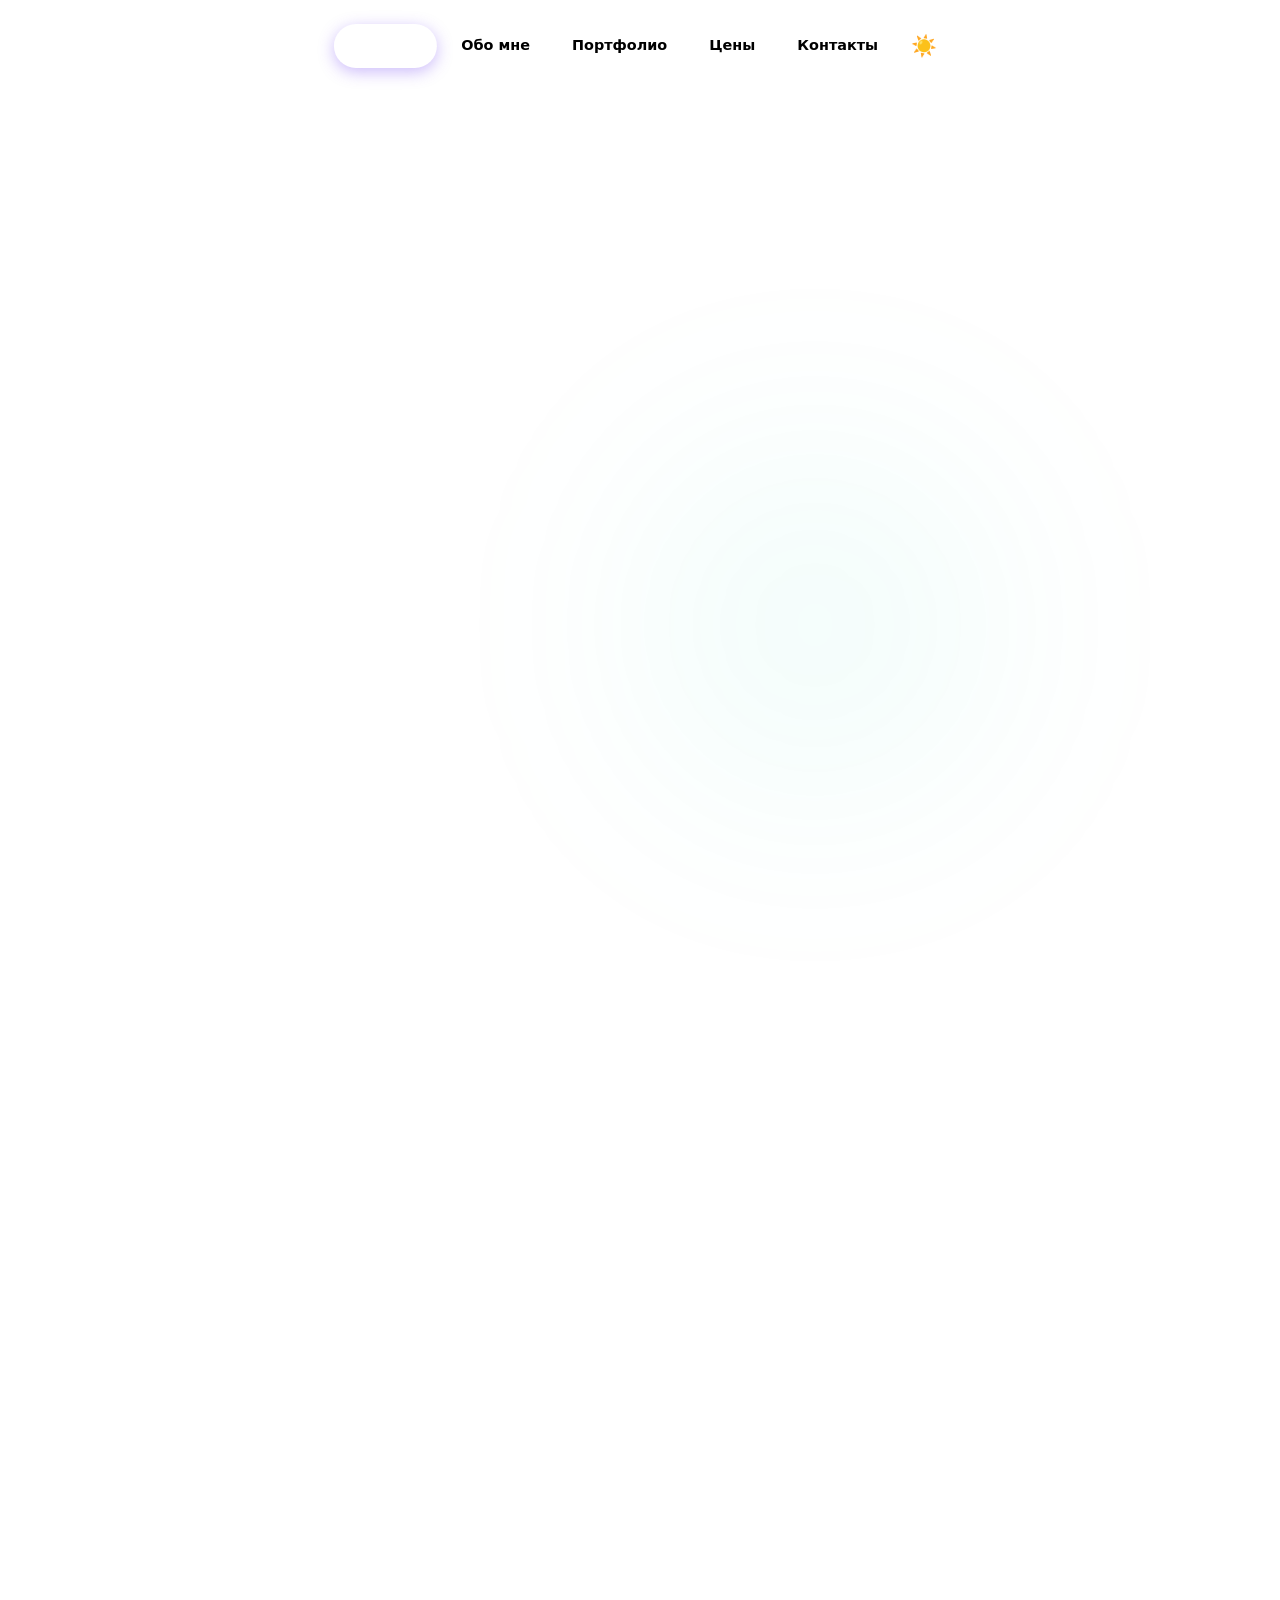
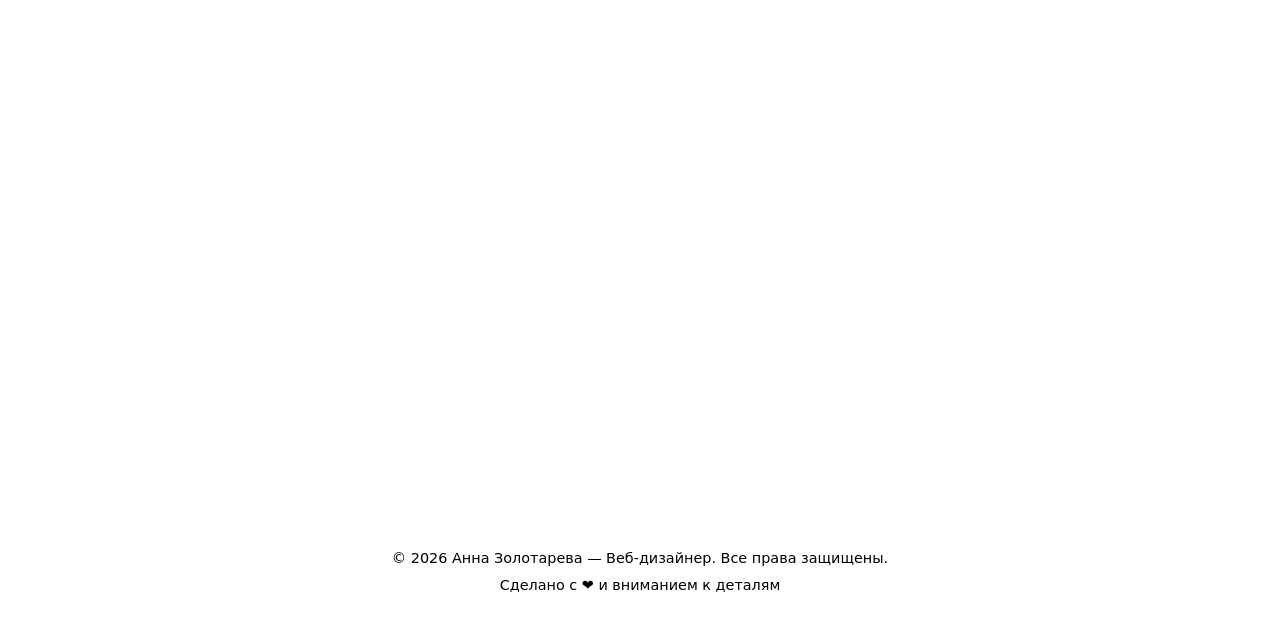
==== index.html @ f0ad1459 "Update index.html" ====
<!DOCTYPE html>
<html lang="ru">
<head>
    <link rel="stylesheet" href="style.css">
    <script src="script.js"></script>
    <meta charset="UTF-8">
    <meta name="viewport" content="width=device-width, initial-scale=1.0">
    <title>Анна Золотарева — Веб-дизайнер</title>
</head>
<body data-theme="light">

    <!-- Glow blobs -->
    <div class="glow-blob glow-blob-1"></div>
    <div class="glow-blob glow-blob-2"></div>
    <div class="glow-blob glow-blob-3"></div>

    <!-- Particles -->
    <canvas id="particles-canvas"></canvas>

    <!-- Navigation -->
    <nav class="nav" id="navbar">
        <a href="#hero" class="nav-essential active">Главная</a>
        <a href="#about" class="nav-essential">Обо мне</a>
        <a href="#portfolio">Портфолио</a>
        <a href="#pricing" class="nav-essential">Цены</a>
        <a href="#contact">Контакты</a>
        <button class="theme-toggle" id="themeToggle" aria-label="Переключить тему">
            <span class="icon sun">☀️</span>
            <span class="icon moon">🌙</span>
        </button>
        <button class="mobile-menu-btn" id="mobileMenuBtn" aria-label="Меню">☰</button>
    </nav>

    <!-- Hero -->
    <section class="hero" id="hero">
        <div class="hero-content">
            <div class="hero-text reveal">
                <p class="greeting">👋 Привет! Я</p>
                <h1>Анна <span class="highlight">Золотарева</span></h1>
                <div class="typing-wrapper">
                    <span>Я — </span><span class="typing-text" id="typingText"></span>
                </div>
                <p style="color:var(--text-secondary);margin-bottom:24px;max-width:480px;">
                    Создаю современные, удобные и продающие сайты. Более 3 лет опыта в веб-дизайне и разработке интерфейсов.
                </p>
                <div class="hero-buttons">
                    <a href="#pricing" class="btn btn-primary btn-ripple">📋 Смотреть цены</a>
                    <a href="#contact" class="btn btn-outline">✉️ Связаться</a>
                </div>
                <div class="stats-row" style="justify-content:flex-start;margin-top:32px;">
                    <div class="stat-item">
                        <div class="stat-number" data-count="120">0</div>
                        <div class="stat-label">Проектов</div>
                    </div>
                    <div class="stat-item">
                        <div class="stat-number" data-count="85">10+</div>
                        <div class="stat-label">Клиентов</div>
                    </div>
                    <div class="stat-item">
                        <div class="stat-number" data-count="5">3+</div>
                        <div class="stat-label">Лет опыта</div>
                    </div>
                </div>
            </div>
            <div class="hero-photo-wrapper reveal">
                <div class="photo-frame">
                    <!-- ЗАМЕНИТЕ src НА СВОЁ ФОТО -->
                    <img src="https://images.unsplash.com/photo-1573496359142-b8d87734a5a2?w=400&h=500&fit=crop&crop=face"
                    alt="Анна Ковалёва — веб-дизайнер"
                    onerror="this.style.display='none';this.nextElementSibling.style.display='block';"
                    style="display:block;">
                    <div class="placeholder-img" style="display:none;"></div>
                </div>
                <div class="photo-decor d1"></div>
                <div class="photo-decor d2"></div>
                <div class="photo-decor d3"></div>
                <div class="photo-status">
                    <span class="status-dot"></span> Открыта к проектам
                </div>
            </div>
        </div>
    </section>

    <!-- About -->
    <section class="section" id="about">
        <span class="section-label reveal">Обо мне</span>
        <h2 class="section-title reveal">Почему выбирают меня</h2>
        <p class="section-subtitle reveal">Сочетаю креативный дизайн с технической точностью, чтобы создавать сайты, которые работают на ваш бизнес.</p>
        <div class="cards-grid">
            <div class="card reveal">
                <div class="card-icon">🎨</div>
                <h3>Уникальный дизайн</h3>
                <p>Каждый проект — это индивидуальное решение. Никаких шаблонов, только свежие идеи под ваш бренд.</p>
            </div>
            <div class="card reveal">
                <div class="card-icon">⚡</div>
                <h3>Быстрая работа</h3>
                <p>Соблюдаю дедлайны. Лендинг — от 3 дней, полноценный сайт — от 10 дней. Без потери качества.</p>
            </div>
            <div class="card reveal">
                <div class="card-icon">📱</div>
                <h3>Адаптивная вёрстка</h3>
                <p>Все сайты отлично выглядят на любых устройствах: смартфонах, планшетах и десктопах.</p>
            </div>
            <div class="card reveal">
                <div class="card-icon">🔍</div>
                <h3>SEO-оптимизация</h3>
                <p>Сайты с правильной структурой, мета-тегами и быстрой загрузкой — для высоких позиций в поиске.</p>
            </div>
            <div class="card reveal">
                <div class="card-icon">🤝</div>
                <h3>Поддержка 24/7</h3>
                <p>Я на связи даже после сдачи проекта. Помогаю с обновлениями и консультирую.</p>
            </div>
            <div class="card reveal">
                <div class="card-icon">💡</div>
                <h3>Современные технологии</h3>
                <p>React, Next.js, Framer Motion, Tailwind — использую актуальный стек для лучшего результата.</p>
            </div>
        </div>
    </section>

    <!-- Skills -->
    <section class="section" style="padding-top:0;">
        <h2 class="section-title reveal">Мои навыки</h2>
        <div class="reveal" style="max-width:700px;margin:0 auto;">
            <div class="skill-bar-wrap">
                <div class="skill-info"><span>UI/UX Дизайн</span><span>95%</span></div>
                <div class="skill-bar"><div class="skill-fill" data-width="95"></div></div>
            </div>
            <div class="skill-bar-wrap">
                <div class="skill-info"><span>Figma / Sketch</span><span>90%</span></div>
                <div class="skill-bar"><div class="skill-fill" data-width="90"></div></div>
            </div>
            <div class="skill-bar-wrap">
                <div class="skill-info"><span>HTML / CSS / JS</span><span>92%</span></div>
                <div class="skill-bar"><div class="skill-fill" data-width="92"></div></div>
            </div>
            <div class="skill-bar-wrap">
                <div class="skill-info"><span>React / Next.js</span><span>80%</span></div>
                <div class="skill-bar"><div class="skill-fill" data-width="80"></div></div>
            </div>
            <div class="skill-bar-wrap">
                <div class="skill-info"><span>Webflow / Tilda</span><span>88%</span></div>
                <div class="skill-bar"><div class="skill-fill" data-width="88"></div></div>
            </div>
        </div>
    </section>

    <!-- Portfolio -->
    <section class="section" id="portfolio">
        <span class="section-label reveal">Портфолио</span>
        <h2 class="section-title reveal">Последние проекты</h2>
        <p class="section-subtitle reveal">Каждый проект — это история успеха моих клиентов.</p>
        <div class="portfolio-grid">
            <div class="portfolio-item reveal">
                <img class="port-img" src="https://images.unsplash.com/photo-1460925895917-afdab827c52f?w=600&h=375&fit=crop" alt="Проект 1" onerror="this.style.display='none';this.nextElementSibling.style.display='flex';">
                <div class="port-placeholder" style="display:none;">🛍️</div>
                <div class="portfolio-overlay"><span>Интернет-магазин «Lumo»</span></div>
            </div>
            <div class="portfolio-item reveal">
                <img class="port-img" src="https://images.unsplash.com/photo-1551650975-87deedd944c3?w=600&h=375&fit=crop" alt="Проект 2" onerror="this.style.display='none';this.nextElementSibling.style.display='flex';">
                <div class="port-placeholder" style="display:none;">📱</div>
                <div class="portfolio-overlay"><span>Приложение «FitTrack»</span></div>
            </div>
            <div class="portfolio-item reveal">
                <img class="port-img" src="https://images.unsplash.com/photo-1507238691740-187a5b1d37b8?w=600&h=375&fit=crop" alt="Проект 3" onerror="this.style.display='none';this.nextElementSibling.style.display='flex';">
                <div class="port-placeholder" style="display:none;">🏢</div>
                <div class="portfolio-overlay"><span>Сайт-визитки для интеллект-тренеров</span></div>
            </div>
            <div class="portfolio-item reveal">
                <img class="port-img" src="https://images.unsplash.com/photo-1522542550221-31fd19575a2d?w=600&h=375&fit=crop" alt="Проект 4" onerror="this.style.display='none';this.nextElementSibling.style.display='flex';">
                <div class="port-placeholder" style="display:none;">🎨</div>
                <div class="portfolio-overlay"><span>Официальный сайт-каталог компании</span></div>
            </div>
            <div class="portfolio-item reveal">
                <img class="port-img" src="https://images.unsplash.com/photo-1559028012-481c04fa702d?w=600&h=375&fit=crop" alt="Проект 5" onerror="this.style.display='none';this.nextElementSibling.style.display='flex';">
                <div class="port-placeholder" style="display:none;">📊</div>
                <div class="portfolio-overlay"><span>Дашборд «Metrica»</span></div>
            </div>
            <div class="portfolio-item reveal">
                <img class="port-img" src="https://images.unsplash.com/photo-1432888622747-4eb9a8efeb07?w=600&h=375&fit=crop" alt="Проект 6" onerror="this.style.display='none';this.nextElementSibling.style.display='flex';">
                <div class="port-placeholder" style="display:none;">🍽️</div>
                <div class="portfolio-overlay"><span>Сайт ресторана «Gusto»</span></div>
            </div>
        </div>
    </section>

    <!-- Pricing -->
    <section class="section" id="pricing">
        <span class="section-label reveal">Прайс-лист</span>
        <h2 class="section-title reveal">Тарифы и цены</h2>
        <p class="section-subtitle reveal">Прозрачные цены без скрытых платежей. Выберите подходящий вариант.</p>
        <div class="pricing-table-wrap reveal">
            <table class="pricing-table">
                <thead>
                    <tr>
                        <th>Услуга</th>
                        <th>Лендинг</th>
                        <th class="popular">
                            <span class="badge-popular">🔥 Хит</span>
                            Бизнес-сайт
                        </th>
                        <th>Интернет-магазин</th>
                        <th>Премиум</th>
                    </tr>
                </thead>
                <tbody>
                    <tr>
                        <td style="font-weight:700;text-align:left;">Цена</td>
                        <td class="price-cell">30 000 ₽</td>
                        <td class="price-cell" style="color:var(--accent2);">80 000 ₽</td>
                        <td class="price-cell">150 000 ₽</td>
                        <td class="price-cell">250 000 ₽</td>
                    </tr>
                    <tr>
                        <td style="text-align:left;">Количество страниц</td>
                        <td>1</td>
                        <td>до 7</td>
                        <td>до 20</td>
                        <td>до 40</td>
                    </tr>
                    <tr>
                        <td style="text-align:left;">Адаптивный дизайн</td>
                        <td class="check">✔</td>
                        <td class="check">✔</td>
                        <td class="check">✔</td>
                        <td class="check">✔</td>
                    </tr>
                    <tr>
                        <td style="text-align:left;">Уникальный дизайн</td>
                        <td class="check">✔</td>
                        <td class="check">✔</td>
                        <td class="check">✔</td>
                        <td class="check">✔</td>
                    </tr>
                    <tr>
                        <td style="text-align:left;">SEO-оптимизация</td>
                        <td>Базовая</td>
                        <td>Расширенная</td>
                        <td>Полная</td>
                        <td>Полная + аудит</td>
                    </tr>
                    <tr>
                        <td style="text-align:left;">Копирайтинг</td>
                        <td class="cross">✘</td>
                        <td class="check">✔</td>
                        <td class="check">✔</td>
                        <td class="check">✔</td>
                    </tr>
                    <tr>
                        <td style="text-align:left;">Интеграция с CRM</td>
                        <td class="cross">✘</td>
                        <td class="cross">✘</td>
                        <td class="check">✔</td>
                        <td class="check">✔</td>
                    </tr>
                    <tr>
                        <td style="text-align:left;">Личный кабинет</td>
                        <td class="cross">✘</td>
                        <td class="cross">✘</td>
                        <td class="check">✔</td>
                        <td class="check">✔</td>
                    </tr>
                    <tr>
                        <td style="text-align:left;">Срок разработки</td>
                        <td>3–5 дней</td>
                        <td>10–14 дней</td>
                        <td>20–30 дней</td>
                        <td>30–45 дней</td>
                    </tr>
                    <tr>
                        <td style="text-align:left;">Поддержка</td>
                        <td>1 месяц</td>
                        <td>3 месяца</td>
                        <td>6 месяцев</td>
                        <td>12 месяцев</td>
                    </tr>
                    <tr>
                        <td></td>
                        <td><button class="btn-sm btn-bordered" onclick="document.getElementById('contact').scrollIntoView({behavior:'smooth'})">Заказать</button></td>
                        <td><button class="btn-sm btn-accent" onclick="document.getElementById('contact').scrollIntoView({behavior:'smooth'})">Заказать</button></td>
                        <td><button class="btn-sm btn-bordered" onclick="document.getElementById('contact').scrollIntoView({behavior:'smooth'})">Заказать</button></td>
                        <td><button class="btn-sm btn-accent" onclick="document.getElementById('contact').scrollIntoView({behavior:'smooth'})">Заказать</button></td>
                    </tr>
                </tbody>
            </table>
        </div>
    </section>

    <!-- Contact -->
    <section class="section" id="contact">
        <span class="section-label reveal">Контакты</span>
        <h2 class="section-title reveal">Давайте обсудим проект</h2>
        <div class="contact-grid">
            <form class="contact-form reveal" id="contactForm" onsubmit="handleSubmit(event)">
                <div class="input-group">
                    <input type="text" id="name" placeholder=" " required>
                    <label for="name">Ваше имя</label>
                </div>
                <div class="input-group">
                    <input type="email" id="email" placeholder=" " required>
                    <label for="email">Email</label>
                </div>
                <div class="input-group">
                    <input type="tel" id="phone" placeholder=" " required>
                    <label for="phone">Телефон</label>
                </div>
                <div class="input-group">
                    <textarea id="message" rows="5" placeholder=" " required></textarea>
                    <label for="message">Опишите проект</label>
                </div>
                <button type="submit" class="btn btn-primary btn-ripple" style="width:100%;justify-content:center;">
                    🚀 Отправить заявку
                </button>
                <p id="formSuccess" style="display:none;color:#22c55e;font-weight:700;text-align:center;margin-top:12px;">
                    ✅ Заявка отправлена! Я свяжусь с вами в ближайшее время.
                </p>
            </form>
            <div class="reveal" style="display:flex;flex-direction:column;gap:20px;">
                <div class="card">
                    <div class="card-icon">📧</div>
                    <h3>Email</h3>
                    <p style="color:var(--accent);">anna@kovaleva.design</p>
                </div>
                <div class="card">
                    <div class="card-icon">📞</div>
                    <h3>Телефон</h3>
                    <p style="color:var(--accent);">+7 (924) 713-13-50</p>
                </div>
                <div class="card">
                    <div class="card-icon">💬</div>
                    <h3>Telegram</h3>
                    <p style="color:var(--accent);">@anna_kovaleva</p>
                </div>
            </div>
        </div>
    </section>

    <!-- Footer -->
    <footer class="footer">
        <p>© 2026 Анна Золотарева — Веб-дизайнер. Все права защищены.</p>
        <p style="margin-top:4px;">Сделано с ❤️ и вниманием к деталям</p>
    </footer>

    <!-- Back to top -->
    <button class="back-to-top" id="backToTop" aria-label="Наверх">↑</button>
</body>
</html>
---- style.css ----
<style>
        :root {
            --bg: #fafafe;
            --bg-secondary: #ffffff;
            --bg-tertiary: #f0f0f8;
            --text: #1a1a2e;
            --text-secondary: #555570;
            --text-muted: #8888a0;
            --accent: #6c3cf0;
            --accent2: #ff3c78;
            --accent3: #00d4aa;
            --accent4: #ffb830;
            --gradient-1: linear-gradient(135deg, #6c3cf0 0%, #a855f7 50%, #6366f1 100%);
            --gradient-2: linear-gradient(135deg, #ff3c78 0%, #ff6b9d 50%, #ff8a65 100%);
            --gradient-3: linear-gradient(135deg, #00d4aa 0%, #00e5c8 50%, #00bfa5 100%);
            --gradient-hero: linear-gradient(160deg, #f0e6ff 0%, #ffe0ec 30%, #e0f7ff 60%, #fff8e0 100%);
            --card-bg: #ffffff;
            --card-border: #e8e8f0;
            --card-shadow: 0 4px 24px rgba(100, 80, 160, 0.08);
            --card-shadow-hover: 0 16px 48px rgba(100, 80, 160, 0.16);
            --nav-bg: rgba(255, 255, 255, 0.8);
            --nav-blur: blur(20px);
            --tag-bg: #f0e6ff;
            --tag-text: #6c3cf0;
            --table-stripe: #fafafe;
            --table-header: #f5f3ff;
            --input-bg: #f5f5fa;
            --input-border: #e0dff0;
            --input-focus: #6c3cf0;
            --badge-popular: #ff3c78;
            --particle-color: rgba(108, 60, 240, 0.25);
            --glow-1: rgba(108, 60, 240, 0.2);
            --glow-2: rgba(255, 60, 120, 0.15);
            --toggle-bg: #e8e8f0;
            --toggle-dot: #ffffff;
            --divider: #e8e8f0;
            --overlay: rgba(255, 255, 255, 0.6);
        }

        [data-theme="dark"] {
            --bg: #0c0c1d;
            --bg-secondary: #14142b;
            --bg-tertiary: #1a1a35;
            --text: #e8e8f8;
            --text-secondary: #b0b0c8;
            --text-muted: #7878a0;
            --accent: #a78bfa;
            --accent2: #ff6b9d;
            --accent3: #22d3bb;
            --accent4: #fbbf24;
            --gradient-1: linear-gradient(135deg, #a78bfa 0%, #c084fc 50%, #818cf8 100%);
            --gradient-2: linear-gradient(135deg, #ff6b9d 0%, #ff8ab5 50%, #fb923c 100%);
            --gradient-3: linear-gradient(135deg, #22d3bb 0%, #2dd4bf 50%, #14b8a6 100%);
            --gradient-hero: linear-gradient(160deg, #1a1035 0%, #1f1030 30%, #0f1f30 60%, #1f1a10 100%);
            --card-bg: #1a1a35;
            --card-border: #2a2a48;
            --card-shadow: 0 4px 24px rgba(0, 0, 0, 0.3);
            --card-shadow-hover: 0 16px 48px rgba(120, 80, 200, 0.25);
            --nav-bg: rgba(12, 12, 29, 0.85);
            --nav-blur: blur(20px);
            --tag-bg: #2a2050;
            --tag-text: #c4b5fd;
            --table-stripe: #111128;
            --table-header: #1e1a40;
            --input-bg: #1a1a35;
            --input-border: #2a2a48;
            --input-focus: #a78bfa;
            --badge-popular: #ff6b9d;
            --particle-color: rgba(167, 139, 250, 0.3);
            --glow-1: rgba(167, 139, 250, 0.25);
            --glow-2: rgba(255, 107, 157, 0.2);
            --toggle-bg: #2a2a48;
            --toggle-dot: #1a1a35;
            --divider: #2a2a48;
            --overlay: rgba(12, 12, 29, 0.7);
        }

        * {
            margin: 0;
            padding: 0;
            box-sizing: border-box;
        }

        html {
            scroll-behavior: smooth;
            scrollbar-width: thin;
            scrollbar-color: var(--accent) var(--bg);
        }
        ::-webkit-scrollbar {
            width: 6px;
        }
        ::-webkit-scrollbar-track {
            background: var(--bg);
        }
        ::-webkit-scrollbar-thumb {
            background: var(--accent);
            border-radius: 10px;
        }

        body {
            font-family: 'Segoe UI', 'Inter', system-ui, -apple-system, sans-serif;
            background: var(--bg);
            color: var(--text);
            transition: background 0.5s ease, color 0.5s ease;
            overflow-x: hidden;
            line-height: 1.6;
            position: relative;
        }

        /* Canvas particles */
        #particles-canvas {
            position: fixed;
            top: 0;
            left: 0;
            width: 100%;
            height: 100%;
            pointer-events: none;
            z-index: 0;
            opacity: 0.7;
        }

        /* Glow blobs */
        .glow-blob {
            position: fixed;
            border-radius: 50%;
            filter: blur(120px);
            pointer-events: none;
            z-index: 0;
            opacity: 0.5;
            transition: opacity 0.5s;
        }
        .glow-blob-1 {
            width: 500px;
            height: 500px;
            background: var(--glow-1);
            top: -15%;
            right: -10%;
            animation: floatBlob 18s ease-in-out infinite;
        }
        .glow-blob-2 {
            width: 400px;
            height: 400px;
            background: var(--glow-2);
            bottom: 10%;
            left: -8%;
            animation: floatBlob 22s ease-in-out infinite reverse;
        }
        .glow-blob-3 {
            width: 350px;
            height: 350px;
            background: rgba(0, 212, 170, 0.12);
            top: 50%;
            left: 50%;
            animation: floatBlob 20s ease-in-out infinite 5s;
        }

        @keyframes floatBlob {
            0%,
            100% {
                transform: translate(0, 0) scale(1);
            }
            25% {
                transform: translate(80px, -60px) scale(1.1);
            }
            50% {
                transform: translate(-40px, 70px) scale(0.9);
            }
            75% {
                transform: translate(-70px, -30px) scale(1.05);
            }
        }

        /* Navigation */
        .nav {
            position: fixed;
            top: 16px;
            left: 50%;
            transform: translateX(-50%);
            z-index: 1000;
            background: var(--nav-bg);
            backdrop-filter: var(--nav-blur);
            -webkit-backdrop-filter: var(--nav-blur);
            border-radius: 50px;
            padding: 8px 12px;
            display: flex;
            align-items: center;
            gap: 6px;
            border: 1px solid var(--card-border);
            box-shadow: var(--card-shadow);
            transition: all 0.4s ease;
        }
        .nav.scrolled {
            top: 6px;
            box-shadow: var(--card-shadow-hover);
        }
        .nav a {
            text-decoration: none;
            color: var(--text-secondary);
            padding: 10px 18px;
            border-radius: 40px;
            font-weight: 600;
            font-size: 0.9rem;
            transition: all 0.3s ease;
            white-space: nowrap;
            position: relative;
        }
        .nav a:hover,
        .nav a.active {
            color: #fff;
            background: var(--gradient-1);
            box-shadow: 0 4px 16px rgba(108, 60, 240, 0.35);
        }
        .theme-toggle {
            width: 44px;
            height: 44px;
            border-radius: 50%;
            border: none;
            background: var(--toggle-bg);
            cursor: pointer;
            display: flex;
            align-items: center;
            justify-content: center;
            font-size: 1.3rem;
            transition: all 0.4s ease;
            position: relative;
            overflow: hidden;
            flex-shrink: 0;
        }
        .theme-toggle:hover {
            transform: scale(1.1);
            box-shadow: 0 0 20px rgba(108, 60, 240, 0.3);
        }
        .theme-toggle .icon {
            transition: all 0.5s cubic-bezier(0.68, -0.55, 0.27, 1.55);
            position: absolute;
        }
        .theme-toggle .sun {
            opacity: 1;
            transform: rotate(0deg) scale(1);
        }
        .theme-toggle .moon {
            opacity: 0;
            transform: rotate(90deg) scale(0.5);
        }
        [data-theme="dark"] .theme-toggle .sun {
            opacity: 0;
            transform: rotate(-90deg) scale(0.5);
        }
        [data-theme="dark"] .theme-toggle .moon {
            opacity: 1;
            transform: rotate(0deg) scale(1);
        }
        .mobile-menu-btn {
            display: none;
            background: none;
            border: none;
            color: var(--text);
            font-size: 1.6rem;
            cursor: pointer;
            padding: 8px;
        }

        /* Sections */
        .section {
            position: relative;
            z-index: 1;
            padding: 100px 24px;
            max-width: 1200px;
            margin: 0 auto;
        }
        .section-label {
            display: inline-block;
            font-size: 0.8rem;
            text-transform: uppercase;
            letter-spacing: 3px;
            font-weight: 700;
            color: var(--accent);
            margin-bottom: 8px;
            background: var(--tag-bg);
            padding: 6px 14px;
            border-radius: 20px;
        }
        .section-title {
            font-size: clamp(2rem, 4vw, 3rem);
            font-weight: 800;
            margin-bottom: 16px;
            line-height: 1.2;
            background: var(--gradient-1);
            -webkit-background-clip: text;
            -webkit-text-fill-color: transparent;
            background-clip: text;
        }
        .section-subtitle {
            color: var(--text-secondary);
            font-size: 1.1rem;
            max-width: 600px;
            margin-bottom: 48px;
        }

        /* Hero */
        .hero {
            min-height: 100vh;
            display: flex;
            align-items: center;
            position: relative;
            z-index: 1;
            padding: 120px 24px 80px;
            max-width: 1200px;
            margin: 0 auto;
        }
        .hero-content {
            display: grid;
            grid-template-columns: 1fr 1fr;
            gap: 60px;
            align-items: center;
            width: 100%;
        }
        .hero-text .greeting {
            font-size: 1rem;
            font-weight: 600;
            color: var(--accent);
            letter-spacing: 2px;
            text-transform: uppercase;
            margin-bottom: 8px;
        }
        .hero-text h1 {
            font-size: clamp(2.5rem, 5vw, 4rem);
            font-weight: 900;
            line-height: 1.1;
            margin-bottom: 12px;
        }
        .hero-text h1 .highlight {
            background: var(--gradient-1);
            -webkit-background-clip: text;
            -webkit-text-fill-color: transparent;
            background-clip: text;
        }
        .hero-text .typing-wrapper {
            font-size: 1.3rem;
            color: var(--text-secondary);
            margin-bottom: 24px;
            min-height: 2em;
            display: flex;
            align-items: center;
            gap: 6px;
        }
        .typing-text {
            color: var(--accent2);
            font-weight: 700;
            border-right: 3px solid var(--accent2);
            padding-right: 4px;
            animation: blink 0.7s infinite;
        }
        @keyframes blink {
            50% {
                border-color: transparent;
            }
        }
        .hero-buttons {
            display: flex;
            gap: 14px;
            flex-wrap: wrap;
        }
        .btn {
            padding: 14px 32px;
            border-radius: 50px;
            font-weight: 700;
            font-size: 1rem;
            cursor: pointer;
            border: none;
            text-decoration: none;
            display: inline-flex;
            align-items: center;
            gap: 8px;
            transition: all 0.35s cubic-bezier(0.25, 0.8, 0.25, 1.2);
            position: relative;
            overflow: hidden;
        }
        .btn-primary {
            background: var(--gradient-1);
            color: #fff;
            box-shadow: 0 8px 28px rgba(108, 60, 240, 0.35);
        }
        .btn-primary:hover {
            transform: translateY(-3px);
            box-shadow: 0 14px 36px rgba(108, 60, 240, 0.5);
        }
        .btn-outline {
            background: transparent;
            color: var(--text);
            border: 2px solid var(--card-border);
        }
        .btn-outline:hover {
            border-color: var(--accent);
            color: var(--accent);
            transform: translateY(-3px);
            box-shadow: 0 8px 24px rgba(108, 60, 240, 0.15);
        }
        .btn-ripple {
            position: relative;
            overflow: hidden;
        }
        .btn-ripple::after {
            content: '';
            position: absolute;
            top: 50%;
            left: 50%;
            width: 0;
            height: 0;
            border-radius: 50%;
            background: rgba(255, 255, 255, 0.4);
            transform: translate(-50%, -50%);
            transition: width 0.6s, height 0.6s;
        }
        .btn-ripple:active::after {
            width: 300px;
            height: 300px;
        }

        /* Photo frame */
        .hero-photo-wrapper {
            display: flex;
            justify-content: center;
            align-items: center;
            position: relative;
        }
        .photo-frame {
            position: relative;
            width: 340px;
            height: 400px;
            border-radius: 30% 70% 50% 50% / 40% 50% 50% 60%;
            overflow: hidden;
            background: var(--gradient-1);
            padding: 5px;
            animation: morphBlob 8s ease-in-out infinite;
            box-shadow: 0 20px 60px rgba(108, 60, 240, 0.3);
        }
        @keyframes morphBlob {
            0%,
            100% {
                border-radius: 30% 70% 50% 50% / 40% 50% 50% 60%;
            }
            25% {
                border-radius: 50% 50% 40% 60% / 55% 40% 60% 45%;
            }
            50% {
                border-radius: 60% 40% 55% 45% / 40% 55% 45% 60%;
            }
            75% {
                border-radius: 40% 60% 45% 55% / 60% 35% 65% 40%;
            }
        }
        .photo-frame img {
            width: 100%;
            height: 100%;
            object-fit: cover;
            border-radius: inherit;
            display: block;
        }
        .photo-frame .placeholder-img {
            width: 100%;
            height: 100%;
            object-fit: cover;
            border-radius: inherit;
            display: block;
            background: linear-gradient(135deg, #d5c8f7 0%, #f0c4d8 40%, #c4e8f0 70%, #fce4b8 100%);
        }
        .photo-decor {
            position: absolute;
            border-radius: 50%;
            z-index: -1;
            animation: floatOrb 6s ease-in-out infinite;
        }
        .photo-decor.d1 {
            width: 60px;
            height: 60px;
            background: var(--accent3);
            top: -20px;
            right: 20px;
            opacity: 0.7;
        }
        .photo-decor.d2 {
            width: 40px;
            height: 40px;
            background: var(--accent2);
            bottom: 30px;
            left: -10px;
            opacity: 0.6;
            animation-delay: -2s;
        }
        .photo-decor.d3 {
            width: 28px;
            height: 28px;
            background: var(--accent4);
            top: 40%;
            right: -20px;
            opacity: 0.8;
            animation-delay: -4s;
        }
        @keyframes floatOrb {
            0%,
            100% {
                transform: translateY(0);
            }
            50% {
                transform: translateY(-25px);
            }
        }
        .photo-status {
            position: absolute;
            bottom: 20px;
            right: -10px;
            background: var(--card-bg);
            border-radius: 50px;
            padding: 8px 16px;
            font-weight: 700;
            font-size: 0.85rem;
            box-shadow: var(--card-shadow);
            display: flex;
            align-items: center;
            gap: 6px;
            border: 1px solid var(--card-border);
            animation: floatOrb 5s ease-in-out infinite;
            z-index: 2;
        }
        .status-dot {
            width: 10px;
            height: 10px;
            border-radius: 50%;
            background: #22c55e;
            animation: pulseDot 1.8s infinite;
        }
        @keyframes pulseDot {
            0%,
            100% {
                box-shadow: 0 0 0 0 rgba(34, 197, 94, 0.6);
            }
            50% {
                box-shadow: 0 0 0 12px rgba(34, 197, 94, 0);
            }
        }

        /* Cards */
        .cards-grid {
            display: grid;
            grid-template-columns: repeat(auto-fit, minmax(280px, 1fr));
            gap: 24px;
        }
        .card {
            background: var(--card-bg);
            border: 1px solid var(--card-border);
            border-radius: 20px;
            padding: 32px 28px;
            transition: all 0.4s cubic-bezier(0.25, 0.8, 0.25, 1.2);
            cursor: default;
            position: relative;
            overflow: hidden;
            box-shadow: var(--card-shadow);
        }
        .card:hover {
            transform: translateY(-8px);
            box-shadow: var(--card-shadow-hover);
            border-color: var(--accent);
        }
        .card::before {
            content: '';
            position: absolute;
            top: 0;
            left: 0;
            width: 100%;
            height: 4px;
            background: var(--gradient-1);
            transform: scaleX(0);
            transform-origin: left;
            transition: transform 0.4s ease;
            border-radius: 0 0 20px 20px;
        }
        .card:hover::before {
            transform: scaleX(1);
        }
        .card-icon {
            width: 56px;
            height: 56px;
            border-radius: 16px;
            display: flex;
            align-items: center;
            justify-content: center;
            font-size: 1.6rem;
            margin-bottom: 16px;
            background: var(--tag-bg);
            color: var(--accent);
            transition: all 0.4s ease;
        }
        .card:hover .card-icon {
            background: var(--gradient-1);
            color: #fff;
            transform: scale(1.1) rotate(-5deg);
        }
        .card h3 {
            font-size: 1.2rem;
            margin-bottom: 8px;
            font-weight: 700;
        }
        .card p {
            color: var(--text-secondary);
            font-size: 0.95rem;
        }

        /* Skills */
        .skill-bar-wrap {
            margin-bottom: 20px;
        }
        .skill-info {
            display: flex;
            justify-content: space-between;
            margin-bottom: 6px;
            font-weight: 600;
            font-size: 0.95rem;
        }
        .skill-bar {
            height: 10px;
            background: var(--bg-tertiary);
            border-radius: 10px;
            overflow: hidden;
        }
        .skill-fill {
            height: 100%;
            border-radius: 10px;
            background: var(--gradient-1);
            width: 0;
            transition: width 1.5s cubic-bezier(0.25, 0.8, 0.25, 1);
        }

        /* Portfolio */
        .portfolio-grid {
            display: grid;
            grid-template-columns: repeat(auto-fit, minmax(320px, 1fr));
            gap: 20px;
        }
        .portfolio-item {
            border-radius: 20px;
            overflow: hidden;
            position: relative;
            aspect-ratio: 16/10;
            cursor: pointer;
            background: var(--bg-tertiary);
            box-shadow: var(--card-shadow);
            transition: all 0.4s ease;
        }
        .portfolio-item:hover {
            transform: translateY(-6px);
            box-shadow: var(--card-shadow-hover);
        }
        .portfolio-item .port-img {
            width: 100%;
            height: 100%;
            object-fit: cover;
            transition: transform 0.6s ease;
        }
        .portfolio-item:hover .port-img {
            transform: scale(1.08);
        }
        .portfolio-overlay {
            position: absolute;
            inset: 0;
            background: linear-gradient(to top, rgba(0, 0, 0, 0.8) 0%, transparent 60%);
            display: flex;
            align-items: flex-end;
            padding: 24px;
            opacity: 0;
            transition: opacity 0.4s ease;
        }
        .portfolio-item:hover .portfolio-overlay {
            opacity: 1;
        }
        .portfolio-overlay span {
            color: #fff;
            font-weight: 700;
            font-size: 1.1rem;
        }
        .port-placeholder {
            width: 100%;
            height: 100%;
            display: flex;
            align-items: center;
            justify-content: center;
            font-size: 3rem;
            color: var(--text-muted);
            transition: all 0.4s ease;
        }
        .portfolio-item:hover .port-placeholder {
            color: var(--accent);
            transform: scale(1.1);
        }

        /* Pricing Table */
        .pricing-table-wrap {
            overflow-x: auto;
            -webkit-overflow-scrolling: touch;
            border-radius: 20px;
            box-shadow: var(--card-shadow);
        }
        .pricing-table {
            width: 100%;
            border-collapse: collapse;
            background: var(--card-bg);
            border-radius: 20px;
            overflow: hidden;
            min-width: 700px;
        }
        .pricing-table thead th {
            background: var(--table-header);
            padding: 20px 16px;
            text-align: center;
            font-weight: 800;
            font-size: 1rem;
            color: var(--text);
            border-bottom: 2px solid var(--divider);
            position: relative;
        }
        .pricing-table thead th.popular {
            background: var(--gradient-1);
            color: #fff;
            border-radius: 12px 12px 0 0;
        }
        .badge-popular {
            position: absolute;
            top: -12px;
            left: 50%;
            transform: translateX(-50%);
            background: var(--badge-popular);
            color: #fff;
            font-size: 0.7rem;
            padding: 4px 14px;
            border-radius: 20px;
            font-weight: 700;
            letter-spacing: 1px;
            text-transform: uppercase;
            white-space: nowrap;
            animation: pulseBadge 2s infinite;
        }
        @keyframes pulseBadge {
            0%,
            100% {
                box-shadow: 0 0 0 0 rgba(255, 60, 120, 0.5);
            }
            50% {
                box-shadow: 0 0 0 14px rgba(255, 60, 120, 0);
            }
        }
        .pricing-table tbody td {
            padding: 16px;
            text-align: center;
            border-bottom: 1px solid var(--divider);
            font-size: 0.9rem;
            color: var(--text-secondary);
            transition: background 0.3s;
        }
        .pricing-table tbody tr {
            transition: all 0.3s;
        }
        .pricing-table tbody tr:hover {
            background: var(--table-stripe);
        }
        .pricing-table .price-cell {
            font-size: 2rem;
            font-weight: 900;
            color: var(--accent);
            padding: 24px 16px;
        }
        .pricing-table .check {
            color: #22c55e;
            font-weight: 700;
        }
        .pricing-table .cross {
            color: #ef4444;
        }
        .pricing-table .btn-sm {
            padding: 10px 22px;
            font-size: 0.85rem;
            border-radius: 40px;
            font-weight: 700;
            cursor: pointer;
            border: none;
            transition: all 0.3s ease;
        }
        .btn-accent {
            background: var(--gradient-1);
            color: #fff;
            box-shadow: 0 4px 16px rgba(108, 60, 240, 0.3);
        }
        .btn-accent:hover {
            transform: translateY(-2px);
            box-shadow: 0 8px 24px rgba(108, 60, 240, 0.45);
        }
        .btn-bordered {
            background: transparent;
            border: 2px solid var(--accent);
            color: var(--accent);
        }
        .btn-bordered:hover {
            background: var(--accent);
            color: #fff;
            transform: translateY(-2px);
        }

        /* Contact */
        .contact-grid {
            display: grid;
            grid-template-columns: 1fr 1fr;
            gap: 40px;
            align-items: start;
        }
        .contact-form {
            display: flex;
            flex-direction: column;
            gap: 16px;
        }
        .input-group {
            position: relative;
        }
        .input-group input,
        .input-group textarea {
            width: 100%;
            padding: 16px 18px;
            border-radius: 14px;
            border: 2px solid var(--input-border);
            background: var(--input-bg);
            color: var(--text);
            font-size: 1rem;
            font-family: inherit;
            transition: all 0.3s ease;
            outline: none;
            resize: vertical;
        }
        .input-group input:focus,
        .input-group textarea:focus {
            border-color: var(--input-focus);
            box-shadow: 0 0 0 4px rgba(108, 60, 240, 0.1);
        }
        .input-group label {
            position: absolute;
            left: 18px;
            top: 50%;
            transform: translateY(-50%);
            color: var(--text-muted);
            pointer-events: none;
            transition: all 0.3s ease;
            font-size: 0.95rem;
            background: var(--input-bg);
            padding: 0 6px;
        }
        .input-group textarea~label {
            top: 22px;
        }
        .input-group input:focus~label,
        .input-group input:not(:placeholder-shown)~label,
        .input-group textarea:focus~label,
        .input-group textarea:not(:placeholder-shown)~label {
            top: 0;
            transform: translateY(-50%) scale(0.8);
            color: var(--accent);
        }
        .input-group input::placeholder,
        .input-group textarea::placeholder {
            color: transparent;
        }

        /* Stats */
        .stats-row {
            display: flex;
            gap: 30px;
            flex-wrap: wrap;
            justify-content: center;
            margin: 40px 0;
        }
        .stat-item {
            text-align: center;
        }
        .stat-number {
            font-size: 3rem;
            font-weight: 900;
            background: var(--gradient-1);
            -webkit-background-clip: text;
            -webkit-text-fill-color: transparent;
            background-clip: text;
            line-height: 1;
        }
        .stat-label {
            color: var(--text-secondary);
            font-size: 0.9rem;
            margin-top: 4px;
        }

        /* Footer */
        .footer {
            text-align: center;
            padding: 40px;
            color: var(--text-muted);
            font-size: 0.9rem;
            border-top: 1px solid var(--divider);
            position: relative;
            z-index: 1;
        }

        /* Back to top */
        .back-to-top {
            position: fixed;
            bottom: 30px;
            right: 30px;
            z-index: 999;
            width: 50px;
            height: 50px;
            border-radius: 50%;
            background: var(--gradient-1);
            color: #fff;
            border: none;
            cursor: pointer;
            font-size: 1.3rem;
            box-shadow: 0 8px 24px rgba(108, 60, 240, 0.35);
            opacity: 0;
            transform: translateY(20px);
            pointer-events: none;
            transition: all 0.4s cubic-bezier(0.25, 0.8, 0.25, 1.2);
            display: flex;
            align-items: center;
            justify-content: center;
        }
        .back-to-top.visible {
            opacity: 1;
            transform: translateY(0);
            pointer-events: auto;
        }
        .back-to-top:hover {
            transform: translateY(-5px) scale(1.08);
            box-shadow: 0 14px 32px rgba(108, 60, 240, 0.5);
        }

        /* Reveal animation */
        .reveal {
            opacity: 0;
            transform: translateY(40px);
            transition: all 0.8s cubic-bezier(0.25, 0.8, 0.25, 1);
        }
        .reveal.visible {
            opacity: 1;
            transform: translateY(0);
        }

        /* Responsive */
        @media (max-width: 900px) {
            .hero-content {
                grid-template-columns: 1fr;
                text-align: center;
                gap: 40px;
            }
            .hero-photo-wrapper {
                order: -1;
            }
            .photo-frame {
                width: 240px;
                height: 290px;
            }
            .hero-buttons {
                justify-content: center;
            }
            .contact-grid {
                grid-template-columns: 1fr;
            }
            .nav a {
                padding: 8px 12px;
                font-size: 0.8rem;
            }
            .nav {
                gap: 2px;
                padding: 6px 8px;
            }
            .section {
                padding: 60px 16px;
            }
            .pricing-table {
                min-width: 600px;
                font-size: 0.8rem;
            }
            .pricing-table thead th {
                padding: 14px 10px;
                font-size: 0.85rem;
            }
            .pricing-table tbody td {
                padding: 10px;
                font-size: 0.78rem;
            }
            .pricing-table .price-cell {
                font-size: 1.4rem;
            }
            .stats-row {
                gap: 20px;
            }
            .stat-number {
                font-size: 2.2rem;
            }
            .portfolio-grid {
                grid-template-columns: 1fr;
            }
        }
        @media (max-width: 600px) {
            .nav a:not(.nav-essential) {
                display: none;
            }
            .mobile-menu-btn {
                display: block;
            }
            .nav.mobile-open a {
                display: block;
            }
            .nav.mobile-open {
                flex-direction: column;
                border-radius: 24px;
                padding: 16px;
                gap: 4px;
                top: 10px;
                width: calc(100% - 32px);
            }
            .nav.mobile-open a {
                width: 100%;
                text-align: center;
            }
            .photo-frame {
                width: 200px;
                height: 240px;
            }
            .section-title {
                font-size: 1.6rem;
            }
            .hero-text h1 {
                font-size: 2rem;
            }
            .back-to-top {
                bottom: 16px;
                right: 16px;
                width: 42px;
                height: 42px;
                font-size: 1.1rem;
            }
        }
    </style>
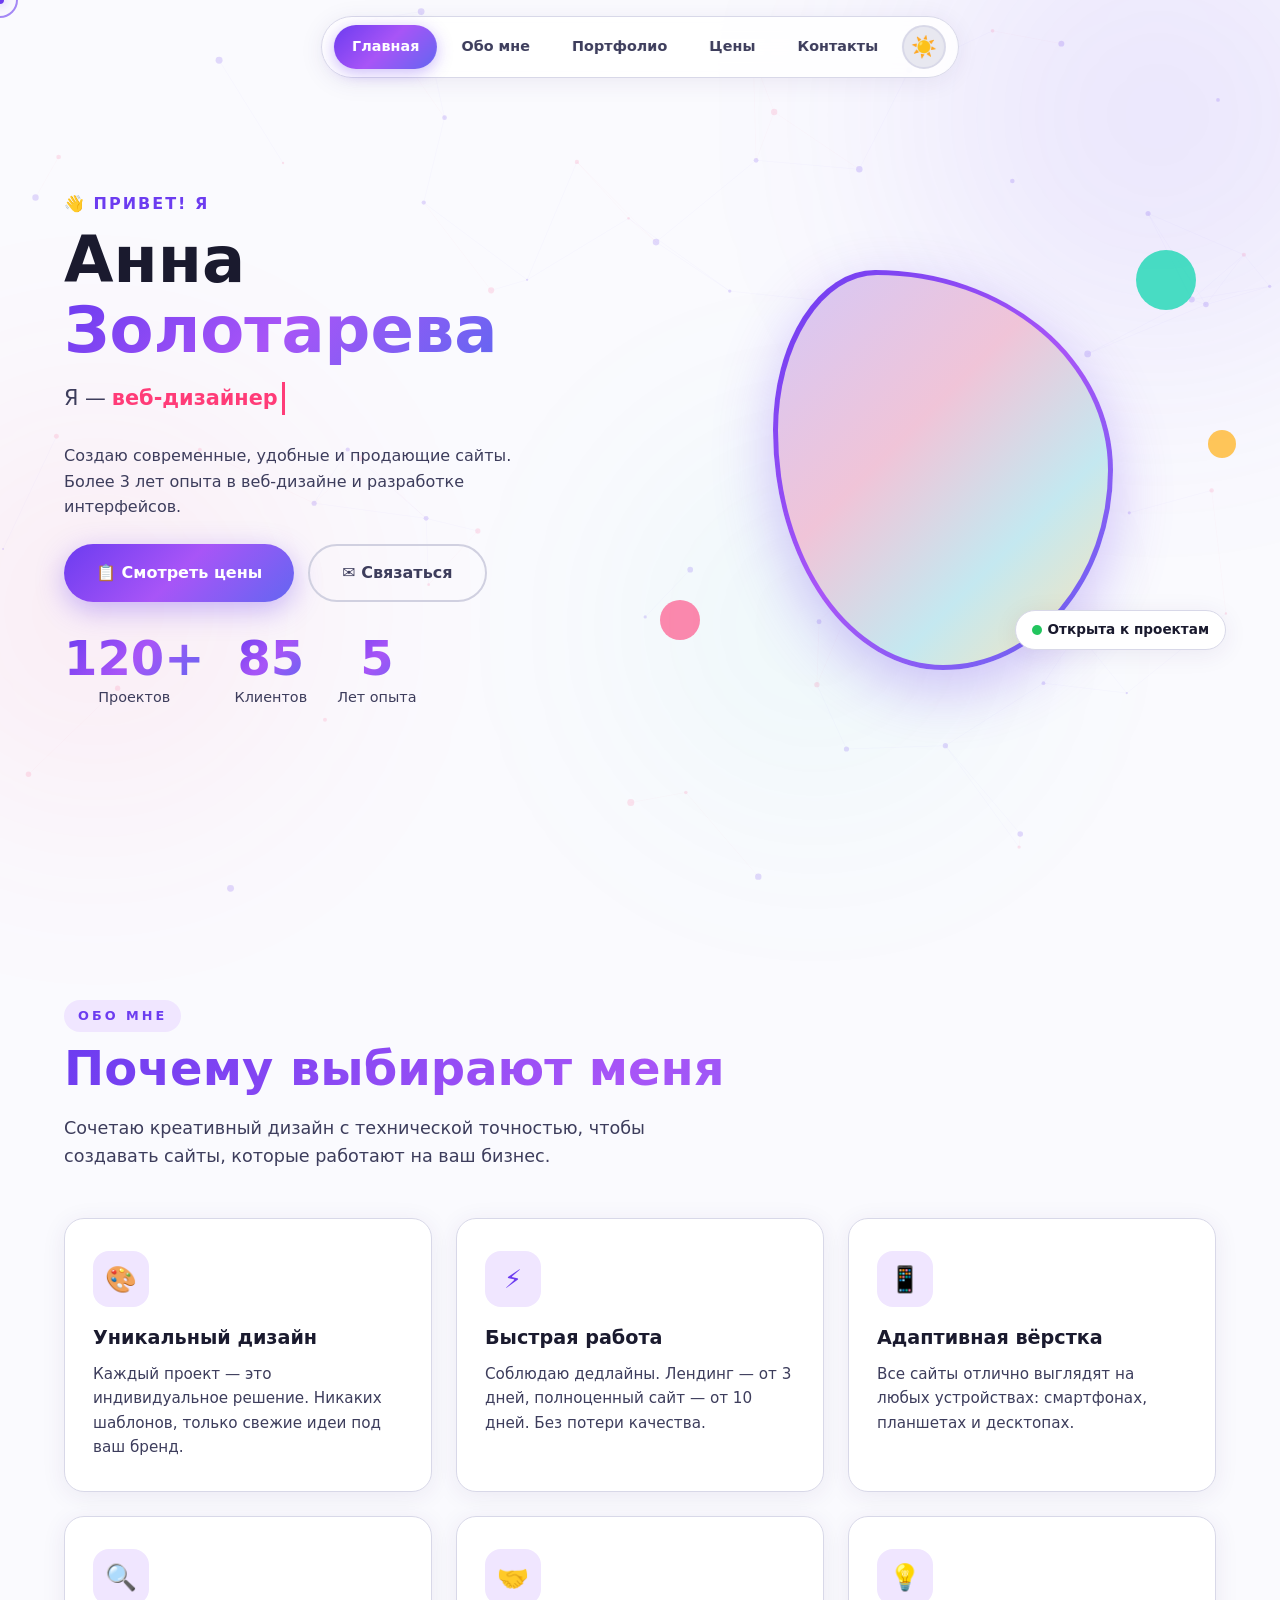
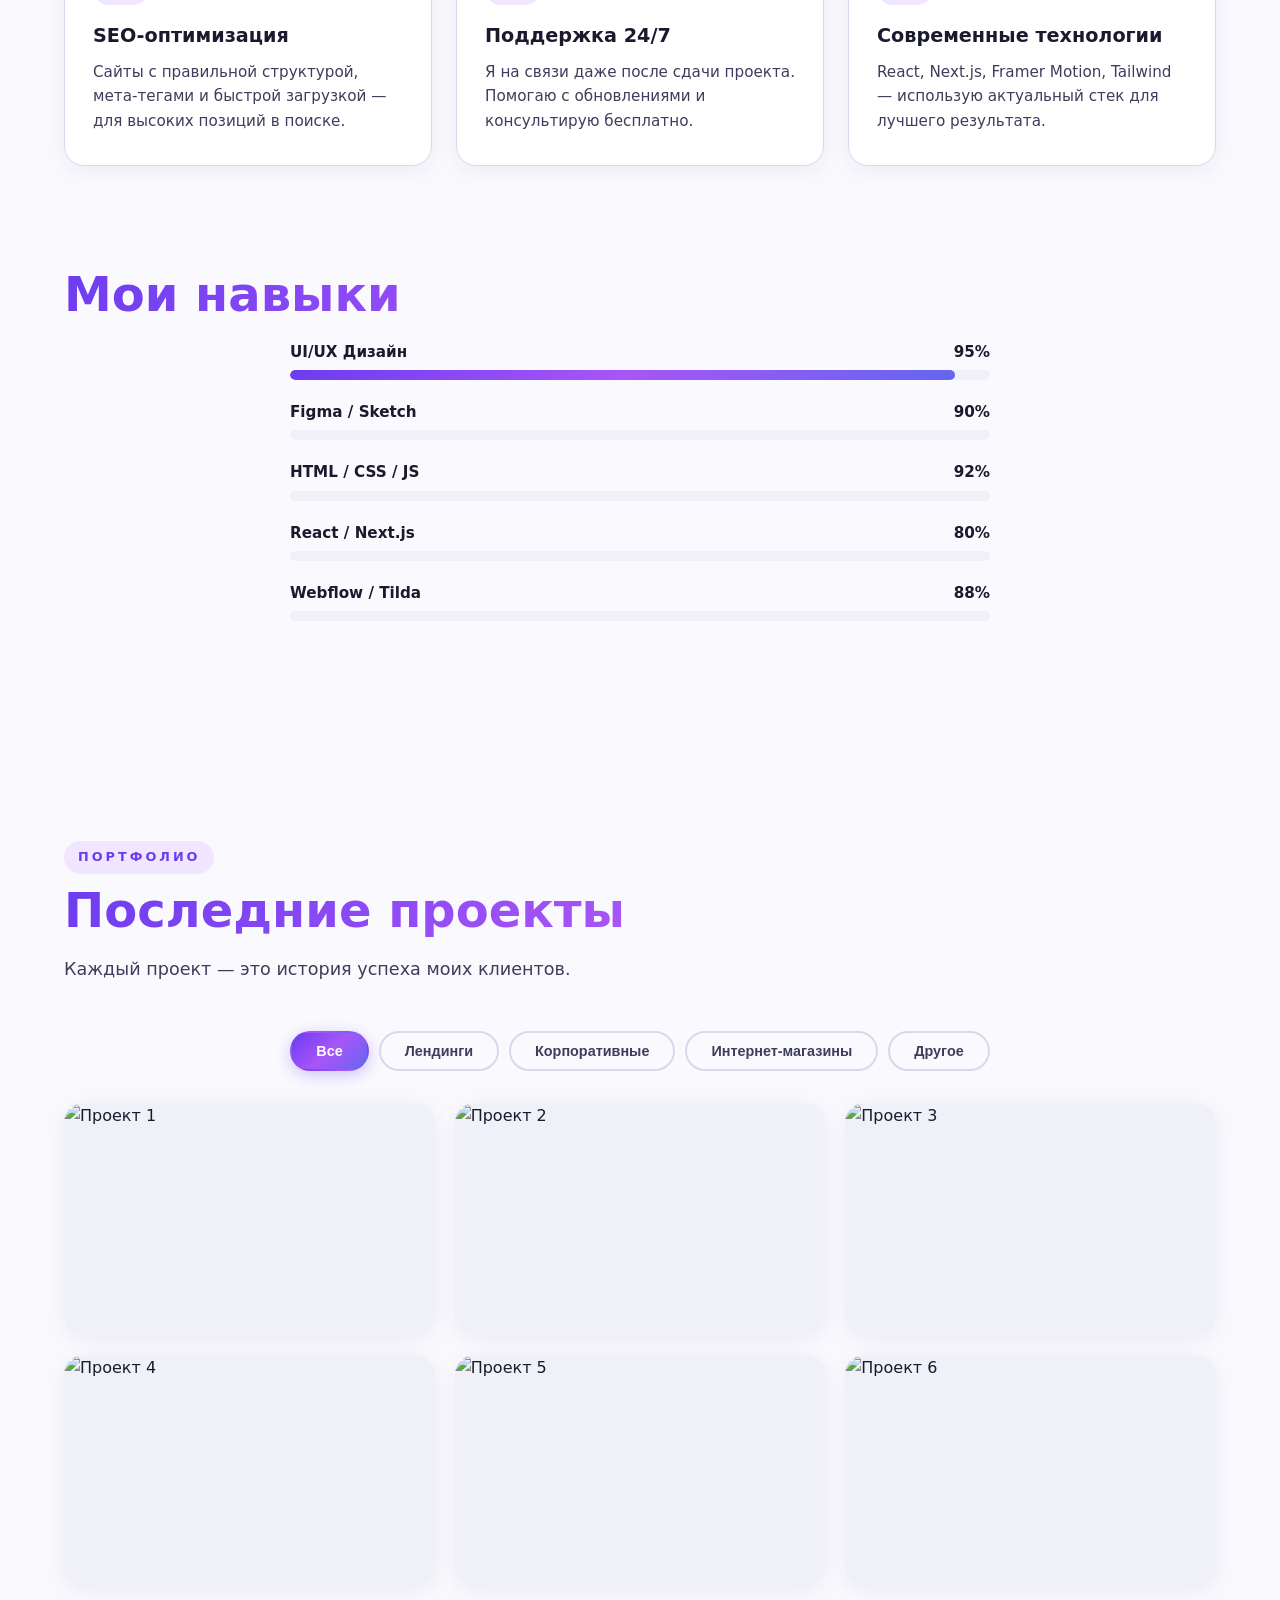
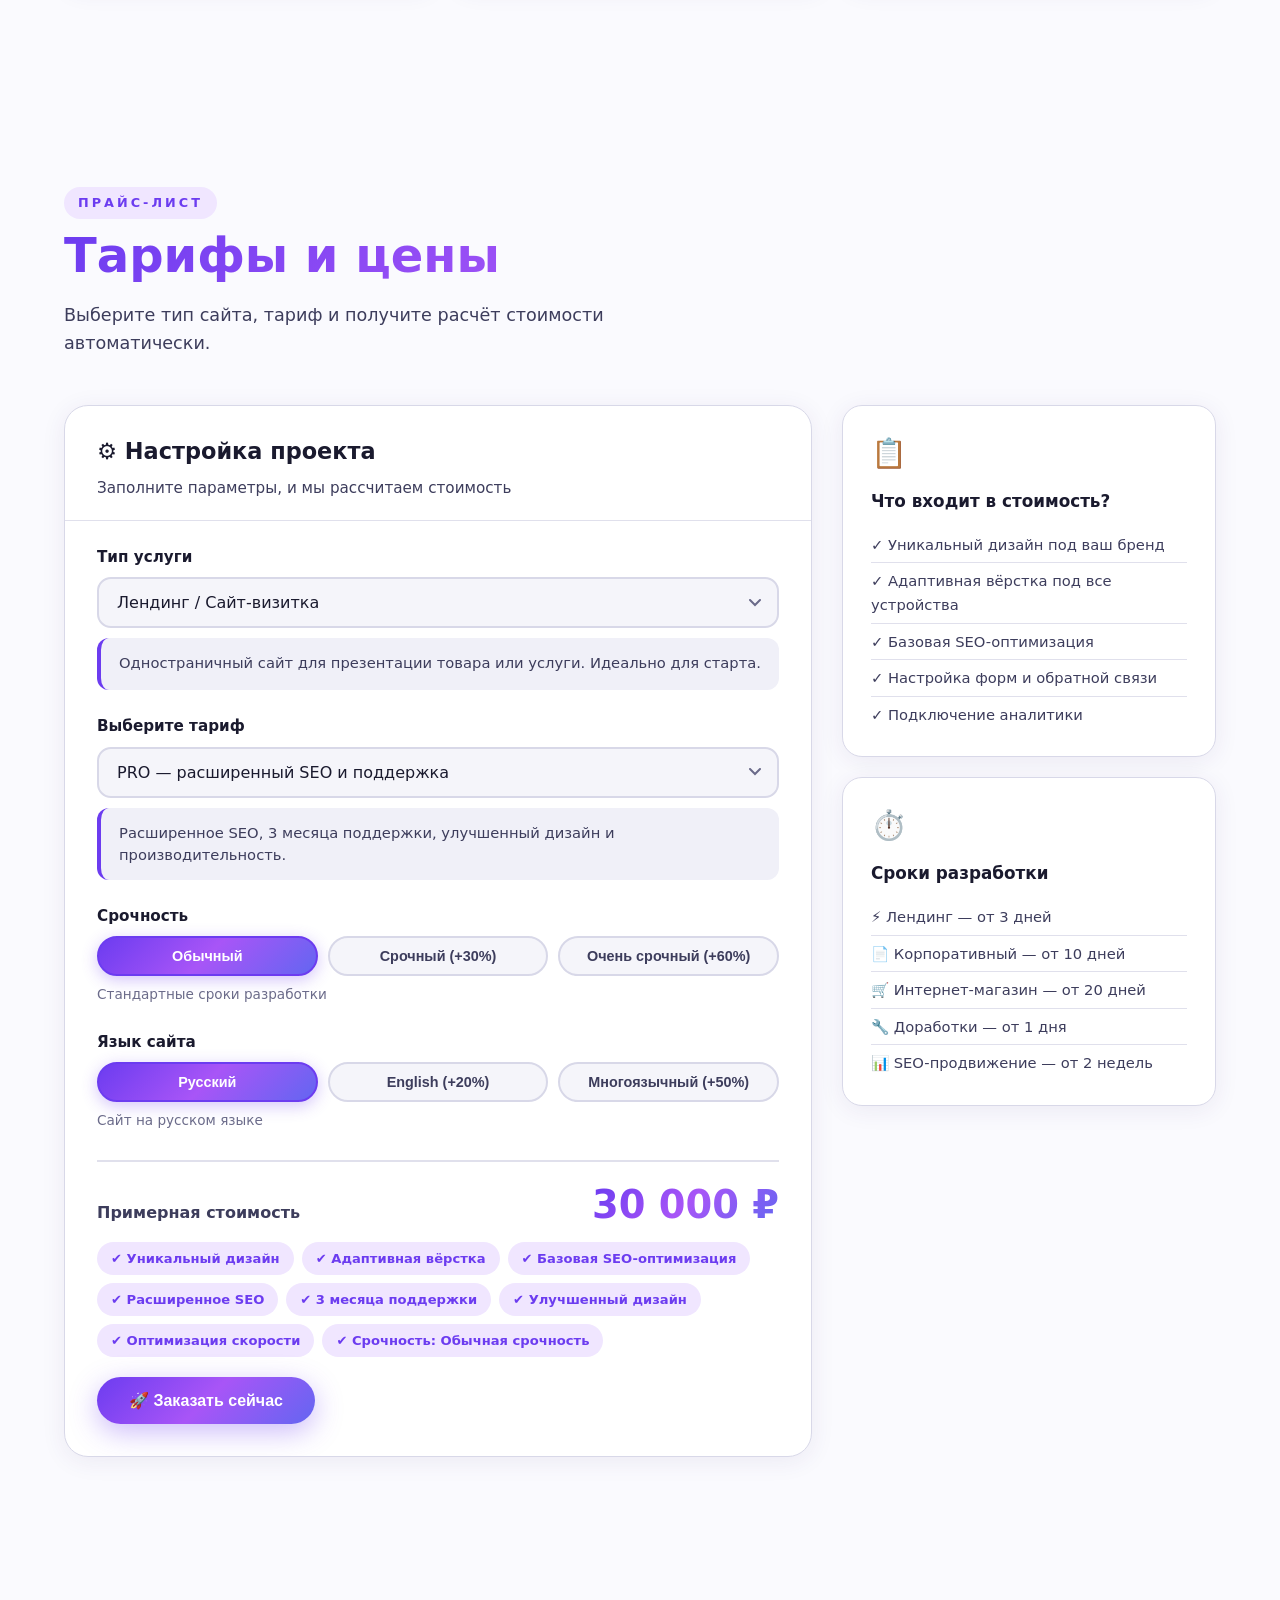
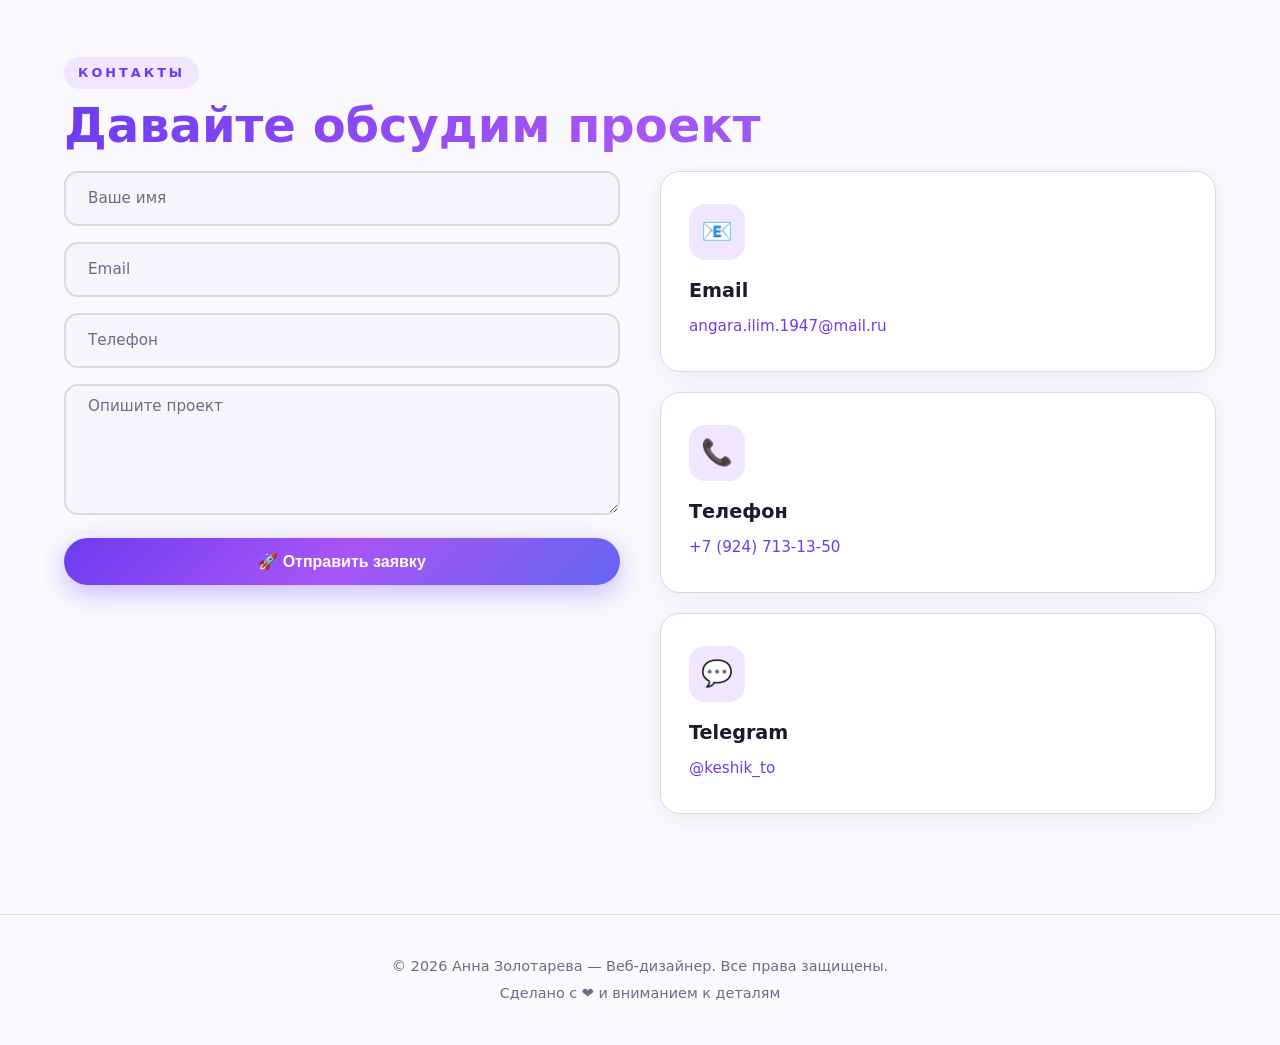
==== commit efbf8e6e: "Add files via upload" ====
--- a/index.html
+++ b/index.html
@@ -1,349 +1,490 @@
-<!DOCTYPE html>
-<html lang="ru">
-<head>
-    <link rel="stylesheet" href="style.css">
-    <script src="script.js"></script>
-    <meta charset="UTF-8">
-    <meta name="viewport" content="width=device-width, initial-scale=1.0">
-    <title>Анна Золотарева — Веб-дизайнер</title>
-</head>
-<body data-theme="light">
-
-    <!-- Glow blobs -->
-    <div class="glow-blob glow-blob-1"></div>
-    <div class="glow-blob glow-blob-2"></div>
-    <div class="glow-blob glow-blob-3"></div>
-
-    <!-- Particles -->
-    <canvas id="particles-canvas"></canvas>
-
-    <!-- Navigation -->
-    <nav class="nav" id="navbar">
-        <a href="#hero" class="nav-essential active">Главная</a>
-        <a href="#about" class="nav-essential">Обо мне</a>
-        <a href="#portfolio">Портфолио</a>
-        <a href="#pricing" class="nav-essential">Цены</a>
-        <a href="#contact">Контакты</a>
-        <button class="theme-toggle" id="themeToggle" aria-label="Переключить тему">
-            <span class="icon sun">☀️</span>
-            <span class="icon moon">🌙</span>
-        </button>
-        <button class="mobile-menu-btn" id="mobileMenuBtn" aria-label="Меню">☰</button>
-    </nav>
-
-    <!-- Hero -->
-    <section class="hero" id="hero">
-        <div class="hero-content">
-            <div class="hero-text reveal">
-                <p class="greeting">👋 Привет! Я</p>
-                <h1>Анна <span class="highlight">Золотарева</span></h1>
-                <div class="typing-wrapper">
-                    <span>Я — </span><span class="typing-text" id="typingText"></span>
-                </div>
-                <p style="color:var(--text-secondary);margin-bottom:24px;max-width:480px;">
-                    Создаю современные, удобные и продающие сайты. Более 3 лет опыта в веб-дизайне и разработке интерфейсов.
-                </p>
-                <div class="hero-buttons">
-                    <a href="#pricing" class="btn btn-primary btn-ripple">📋 Смотреть цены</a>
-                    <a href="#contact" class="btn btn-outline">✉️ Связаться</a>
-                </div>
-                <div class="stats-row" style="justify-content:flex-start;margin-top:32px;">
-                    <div class="stat-item">
-                        <div class="stat-number" data-count="120">0</div>
-                        <div class="stat-label">Проектов</div>
-                    </div>
-                    <div class="stat-item">
-                        <div class="stat-number" data-count="85">10+</div>
-                        <div class="stat-label">Клиентов</div>
-                    </div>
-                    <div class="stat-item">
-                        <div class="stat-number" data-count="5">3+</div>
-                        <div class="stat-label">Лет опыта</div>
-                    </div>
-                </div>
-            </div>
-            <div class="hero-photo-wrapper reveal">
-                <div class="photo-frame">
-                    <!-- ЗАМЕНИТЕ src НА СВОЁ ФОТО -->
-                    <img src="https://images.unsplash.com/photo-1573496359142-b8d87734a5a2?w=400&h=500&fit=crop&crop=face"
-                    alt="Анна Ковалёва — веб-дизайнер"
-                    onerror="this.style.display='none';this.nextElementSibling.style.display='block';"
-                    style="display:block;">
-                    <div class="placeholder-img" style="display:none;"></div>
-                </div>
-                <div class="photo-decor d1"></div>
-                <div class="photo-decor d2"></div>
-                <div class="photo-decor d3"></div>
-                <div class="photo-status">
-                    <span class="status-dot"></span> Открыта к проектам
-                </div>
-            </div>
-        </div>
-    </section>
-
-    <!-- About -->
-    <section class="section" id="about">
-        <span class="section-label reveal">Обо мне</span>
-        <h2 class="section-title reveal">Почему выбирают меня</h2>
-        <p class="section-subtitle reveal">Сочетаю креативный дизайн с технической точностью, чтобы создавать сайты, которые работают на ваш бизнес.</p>
-        <div class="cards-grid">
-            <div class="card reveal">
-                <div class="card-icon">🎨</div>
-                <h3>Уникальный дизайн</h3>
-                <p>Каждый проект — это индивидуальное решение. Никаких шаблонов, только свежие идеи под ваш бренд.</p>
-            </div>
-            <div class="card reveal">
-                <div class="card-icon">⚡</div>
-                <h3>Быстрая работа</h3>
-                <p>Соблюдаю дедлайны. Лендинг — от 3 дней, полноценный сайт — от 10 дней. Без потери качества.</p>
-            </div>
-            <div class="card reveal">
-                <div class="card-icon">📱</div>
-                <h3>Адаптивная вёрстка</h3>
-                <p>Все сайты отлично выглядят на любых устройствах: смартфонах, планшетах и десктопах.</p>
-            </div>
-            <div class="card reveal">
-                <div class="card-icon">🔍</div>
-                <h3>SEO-оптимизация</h3>
-                <p>Сайты с правильной структурой, мета-тегами и быстрой загрузкой — для высоких позиций в поиске.</p>
-            </div>
-            <div class="card reveal">
-                <div class="card-icon">🤝</div>
-                <h3>Поддержка 24/7</h3>
-                <p>Я на связи даже после сдачи проекта. Помогаю с обновлениями и консультирую.</p>
-            </div>
-            <div class="card reveal">
-                <div class="card-icon">💡</div>
-                <h3>Современные технологии</h3>
-                <p>React, Next.js, Framer Motion, Tailwind — использую актуальный стек для лучшего результата.</p>
-            </div>
-        </div>
-    </section>
-
-    <!-- Skills -->
-    <section class="section" style="padding-top:0;">
-        <h2 class="section-title reveal">Мои навыки</h2>
-        <div class="reveal" style="max-width:700px;margin:0 auto;">
-            <div class="skill-bar-wrap">
-                <div class="skill-info"><span>UI/UX Дизайн</span><span>95%</span></div>
-                <div class="skill-bar"><div class="skill-fill" data-width="95"></div></div>
-            </div>
-            <div class="skill-bar-wrap">
-                <div class="skill-info"><span>Figma / Sketch</span><span>90%</span></div>
-                <div class="skill-bar"><div class="skill-fill" data-width="90"></div></div>
-            </div>
-            <div class="skill-bar-wrap">
-                <div class="skill-info"><span>HTML / CSS / JS</span><span>92%</span></div>
-                <div class="skill-bar"><div class="skill-fill" data-width="92"></div></div>
-            </div>
-            <div class="skill-bar-wrap">
-                <div class="skill-info"><span>React / Next.js</span><span>80%</span></div>
-                <div class="skill-bar"><div class="skill-fill" data-width="80"></div></div>
-            </div>
-            <div class="skill-bar-wrap">
-                <div class="skill-info"><span>Webflow / Tilda</span><span>88%</span></div>
-                <div class="skill-bar"><div class="skill-fill" data-width="88"></div></div>
-            </div>
-        </div>
-    </section>
-
-    <!-- Portfolio -->
-    <section class="section" id="portfolio">
-        <span class="section-label reveal">Портфолио</span>
-        <h2 class="section-title reveal">Последние проекты</h2>
-        <p class="section-subtitle reveal">Каждый проект — это история успеха моих клиентов.</p>
-        <div class="portfolio-grid">
-            <div class="portfolio-item reveal">
-                <img class="port-img" src="https://images.unsplash.com/photo-1460925895917-afdab827c52f?w=600&h=375&fit=crop" alt="Проект 1" onerror="this.style.display='none';this.nextElementSibling.style.display='flex';">
-                <div class="port-placeholder" style="display:none;">🛍️</div>
-                <div class="portfolio-overlay"><span>Интернет-магазин «Lumo»</span></div>
-            </div>
-            <div class="portfolio-item reveal">
-                <img class="port-img" src="https://images.unsplash.com/photo-1551650975-87deedd944c3?w=600&h=375&fit=crop" alt="Проект 2" onerror="this.style.display='none';this.nextElementSibling.style.display='flex';">
-                <div class="port-placeholder" style="display:none;">📱</div>
-                <div class="portfolio-overlay"><span>Приложение «FitTrack»</span></div>
-            </div>
-            <div class="portfolio-item reveal">
-                <img class="port-img" src="https://images.unsplash.com/photo-1507238691740-187a5b1d37b8?w=600&h=375&fit=crop" alt="Проект 3" onerror="this.style.display='none';this.nextElementSibling.style.display='flex';">
-                <div class="port-placeholder" style="display:none;">🏢</div>
-                <div class="portfolio-overlay"><span>Сайт-визитки для интеллект-тренеров</span></div>
-            </div>
-            <div class="portfolio-item reveal">
-                <img class="port-img" src="https://images.unsplash.com/photo-1522542550221-31fd19575a2d?w=600&h=375&fit=crop" alt="Проект 4" onerror="this.style.display='none';this.nextElementSibling.style.display='flex';">
-                <div class="port-placeholder" style="display:none;">🎨</div>
-                <div class="portfolio-overlay"><span>Официальный сайт-каталог компании</span></div>
-            </div>
-            <div class="portfolio-item reveal">
-                <img class="port-img" src="https://images.unsplash.com/photo-1559028012-481c04fa702d?w=600&h=375&fit=crop" alt="Проект 5" onerror="this.style.display='none';this.nextElementSibling.style.display='flex';">
-                <div class="port-placeholder" style="display:none;">📊</div>
-                <div class="portfolio-overlay"><span>Дашборд «Metrica»</span></div>
-            </div>
-            <div class="portfolio-item reveal">
-                <img class="port-img" src="https://images.unsplash.com/photo-1432888622747-4eb9a8efeb07?w=600&h=375&fit=crop" alt="Проект 6" onerror="this.style.display='none';this.nextElementSibling.style.display='flex';">
-                <div class="port-placeholder" style="display:none;">🍽️</div>
-                <div class="portfolio-overlay"><span>Сайт ресторана «Gusto»</span></div>
-            </div>
-        </div>
-    </section>
-
-    <!-- Pricing -->
-    <section class="section" id="pricing">
-        <span class="section-label reveal">Прайс-лист</span>
-        <h2 class="section-title reveal">Тарифы и цены</h2>
-        <p class="section-subtitle reveal">Прозрачные цены без скрытых платежей. Выберите подходящий вариант.</p>
-        <div class="pricing-table-wrap reveal">
-            <table class="pricing-table">
-                <thead>
-                    <tr>
-                        <th>Услуга</th>
-                        <th>Лендинг</th>
-                        <th class="popular">
-                            <span class="badge-popular">🔥 Хит</span>
-                            Бизнес-сайт
-                        </th>
-                        <th>Интернет-магазин</th>
-                        <th>Премиум</th>
-                    </tr>
-                </thead>
-                <tbody>
-                    <tr>
-                        <td style="font-weight:700;text-align:left;">Цена</td>
-                        <td class="price-cell">30 000 ₽</td>
-                        <td class="price-cell" style="color:var(--accent2);">80 000 ₽</td>
-                        <td class="price-cell">150 000 ₽</td>
-                        <td class="price-cell">250 000 ₽</td>
-                    </tr>
-                    <tr>
-                        <td style="text-align:left;">Количество страниц</td>
-                        <td>1</td>
-                        <td>до 7</td>
-                        <td>до 20</td>
-                        <td>до 40</td>
-                    </tr>
-                    <tr>
-                        <td style="text-align:left;">Адаптивный дизайн</td>
-                        <td class="check">✔</td>
-                        <td class="check">✔</td>
-                        <td class="check">✔</td>
-                        <td class="check">✔</td>
-                    </tr>
-                    <tr>
-                        <td style="text-align:left;">Уникальный дизайн</td>
-                        <td class="check">✔</td>
-                        <td class="check">✔</td>
-                        <td class="check">✔</td>
-                        <td class="check">✔</td>
-                    </tr>
-                    <tr>
-                        <td style="text-align:left;">SEO-оптимизация</td>
-                        <td>Базовая</td>
-                        <td>Расширенная</td>
-                        <td>Полная</td>
-                        <td>Полная + аудит</td>
-                    </tr>
-                    <tr>
-                        <td style="text-align:left;">Копирайтинг</td>
-                        <td class="cross">✘</td>
-                        <td class="check">✔</td>
-                        <td class="check">✔</td>
-                        <td class="check">✔</td>
-                    </tr>
-                    <tr>
-                        <td style="text-align:left;">Интеграция с CRM</td>
-                        <td class="cross">✘</td>
-                        <td class="cross">✘</td>
-                        <td class="check">✔</td>
-                        <td class="check">✔</td>
-                    </tr>
-                    <tr>
-                        <td style="text-align:left;">Личный кабинет</td>
-                        <td class="cross">✘</td>
-                        <td class="cross">✘</td>
-                        <td class="check">✔</td>
-                        <td class="check">✔</td>
-                    </tr>
-                    <tr>
-                        <td style="text-align:left;">Срок разработки</td>
-                        <td>3–5 дней</td>
-                        <td>10–14 дней</td>
-                        <td>20–30 дней</td>
-                        <td>30–45 дней</td>
-                    </tr>
-                    <tr>
-                        <td style="text-align:left;">Поддержка</td>
-                        <td>1 месяц</td>
-                        <td>3 месяца</td>
-                        <td>6 месяцев</td>
-                        <td>12 месяцев</td>
-                    </tr>
-                    <tr>
-                        <td></td>
-                        <td><button class="btn-sm btn-bordered" onclick="document.getElementById('contact').scrollIntoView({behavior:'smooth'})">Заказать</button></td>
-                        <td><button class="btn-sm btn-accent" onclick="document.getElementById('contact').scrollIntoView({behavior:'smooth'})">Заказать</button></td>
-                        <td><button class="btn-sm btn-bordered" onclick="document.getElementById('contact').scrollIntoView({behavior:'smooth'})">Заказать</button></td>
-                        <td><button class="btn-sm btn-accent" onclick="document.getElementById('contact').scrollIntoView({behavior:'smooth'})">Заказать</button></td>
-                    </tr>
-                </tbody>
-            </table>
-        </div>
-    </section>
-
-    <!-- Contact -->
-    <section class="section" id="contact">
-        <span class="section-label reveal">Контакты</span>
-        <h2 class="section-title reveal">Давайте обсудим проект</h2>
-        <div class="contact-grid">
-            <form class="contact-form reveal" id="contactForm" onsubmit="handleSubmit(event)">
-                <div class="input-group">
-                    <input type="text" id="name" placeholder=" " required>
-                    <label for="name">Ваше имя</label>
-                </div>
-                <div class="input-group">
-                    <input type="email" id="email" placeholder=" " required>
-                    <label for="email">Email</label>
-                </div>
-                <div class="input-group">
-                    <input type="tel" id="phone" placeholder=" " required>
-                    <label for="phone">Телефон</label>
-                </div>
-                <div class="input-group">
-                    <textarea id="message" rows="5" placeholder=" " required></textarea>
-                    <label for="message">Опишите проект</label>
-                </div>
-                <button type="submit" class="btn btn-primary btn-ripple" style="width:100%;justify-content:center;">
-                    🚀 Отправить заявку
-                </button>
-                <p id="formSuccess" style="display:none;color:#22c55e;font-weight:700;text-align:center;margin-top:12px;">
-                    ✅ Заявка отправлена! Я свяжусь с вами в ближайшее время.
-                </p>
-            </form>
-            <div class="reveal" style="display:flex;flex-direction:column;gap:20px;">
-                <div class="card">
-                    <div class="card-icon">📧</div>
-                    <h3>Email</h3>
-                    <p style="color:var(--accent);">anna@kovaleva.design</p>
-                </div>
-                <div class="card">
-                    <div class="card-icon">📞</div>
-                    <h3>Телефон</h3>
-                    <p style="color:var(--accent);">+7 (924) 713-13-50</p>
-                </div>
-                <div class="card">
-                    <div class="card-icon">💬</div>
-                    <h3>Telegram</h3>
-                    <p style="color:var(--accent);">@anna_kovaleva</p>
-                </div>
-            </div>
-        </div>
-    </section>
-
-    <!-- Footer -->
-    <footer class="footer">
-        <p>© 2026 Анна Золотарева — Веб-дизайнер. Все права защищены.</p>
-        <p style="margin-top:4px;">Сделано с ❤️ и вниманием к деталям</p>
-    </footer>
-
-    <!-- Back to top -->
-    <button class="back-to-top" id="backToTop" aria-label="Наверх">↑</button>
-</body>
-</html>
+<!DOCTYPE html>
+<html lang="ru">
+<head>
+    <meta charset="UTF-8">
+    <meta name="viewport" content="width=device-width, initial-scale=1.0">
+    <title>Анна Золотарева — Веб-дизайнер</title>
+    <link rel="stylesheet" href="styles.css">
+
+
+</head>
+<body data-theme="light">
+
+<div class="cursor-dot" id="cursorDot"></div>
+<div class="cursor-outline" id="cursorOutline"></div>
+
+    <!-- Glow blobs -->
+    <div class="glow-blob glow-blob-1"></div>
+    <div class="glow-blob glow-blob-2"></div>
+    <div class="glow-blob glow-blob-3"></div>
+
+    <!-- Particles -->
+    <canvas id="particles-canvas"></canvas>
+
+    <!-- Navigation -->
+    <nav class="nav" id="navbar">
+        <a href="#hero" class="nav-essential active">Главная</a>
+        <a href="#about" class="nav-essential">Обо мне</a>
+        <a href="#portfolio">Портфолио</a>
+        <a href="#pricing" class="nav-essential">Цены</a>
+        <a href="#contact">Контакты</a>
+        <button class="theme-toggle" id="themeToggle" aria-label="Переключить тему">
+            <span class="icon sun">☀️</span>
+            <span class="icon moon">🌙</span>
+        </button>
+        <button class="mobile-menu-btn" id="mobileMenuBtn" aria-label="Меню">☰</button>
+    </nav>
+
+    <!-- Hero -->
+    <section class="hero" id="hero">
+        <div class="hero-content">
+            <div class="hero-text reveal">
+                <p class="greeting">👋 Привет! Я</p>
+                <h1>Анна <span class="highlight">Золотарева</span></h1>
+                <div class="typing-wrapper">
+                    <span>Я — </span><span class="typing-text" id="typingText"></span>
+                </div>
+                <p style="color:var(--text-secondary);margin-bottom:24px;max-width:480px;">
+                    Создаю современные, удобные и продающие сайты. Более 3 лет опыта в веб-дизайне и разработке интерфейсов.
+                </p>
+                <div class="hero-buttons">
+                    <a href="#pricing" class="btn btn-primary btn-ripple">📋 Смотреть цены</a>
+                    <a href="#contact" class="btn btn-outline">✉️ Связаться</a>
+                </div>
+                <div class="stats-row" style="justify-content:flex-start;margin-top:32px;">
+                    <div class="stat-item">
+                        <div class="stat-number" data-count="120">0</div>
+                        <div class="stat-label">Проектов</div>
+                    </div>
+                    <div class="stat-item">
+                        <div class="stat-number" data-count="85">85</div>
+                        <div class="stat-label">Клиентов</div>
+                    </div>
+                    <div class="stat-item">
+                        <div class="stat-number" data-count="5">5</div>
+                        <div class="stat-label">Лет опыта</div>
+                    </div>
+                </div>
+            </div>
+            <div class="hero-photo-wrapper reveal">
+                <div class="photo-frame">
+                    <!-- ЗАМЕНИТЕ src НА СВОЁ ФОТО -->
+                    <img src="https://images.unsplash.com/photo-1573496359142-b8d87734a5a2?w=400&h=500&fit=crop&crop=face"
+                    alt="Анна Золотарева — веб-дизайнер"
+                    onerror="this.style.display='none';this.nextElementSibling.style.display='block';"
+                    style="display:block;">
+                    <div class="placeholder-img" style="display:none;"></div>
+                </div>
+                <div class="photo-decor d1"></div>
+                <div class="photo-decor d2"></div>
+                <div class="photo-decor d3"></div>
+                <div class="photo-status">
+                    <span class="status-dot"></span> Открыта к проектам
+                </div>
+            </div>
+        </div>
+    </section>
+
+    <!-- About -->
+    <section class="section" id="about">
+        <span class="section-label reveal">Обо мне</span>
+        <h2 class="section-title reveal">Почему выбирают меня</h2>
+        <p class="section-subtitle reveal">Сочетаю креативный дизайн с технической точностью, чтобы создавать сайты, которые работают на ваш бизнес.</p>
+        <div class="cards-grid">
+            <div class="card reveal">
+                <div class="card-icon">🎨</div>
+                <h3>Уникальный дизайн</h3>
+                <p>Каждый проект — это индивидуальное решение. Никаких шаблонов, только свежие идеи под ваш бренд.</p>
+            </div>
+            <div class="card reveal">
+                <div class="card-icon">⚡</div>
+                <h3>Быстрая работа</h3>
+                <p>Соблюдаю дедлайны. Лендинг — от 3 дней, полноценный сайт — от 10 дней. Без потери качества.</p>
+            </div>
+            <div class="card reveal">
+                <div class="card-icon">📱</div>
+                <h3>Адаптивная вёрстка</h3>
+                <p>Все сайты отлично выглядят на любых устройствах: смартфонах, планшетах и десктопах.</p>
+            </div>
+            <div class="card reveal">
+                <div class="card-icon">🔍</div>
+                <h3>SEO-оптимизация</h3>
+                <p>Сайты с правильной структурой, мета-тегами и быстрой загрузкой — для высоких позиций в поиске.</p>
+            </div>
+            <div class="card reveal">
+                <div class="card-icon">🤝</div>
+                <h3>Поддержка 24/7</h3>
+                <p>Я на связи даже после сдачи проекта. Помогаю с обновлениями и консультирую бесплатно.</p>
+            </div>
+            <div class="card reveal">
+                <div class="card-icon">💡</div>
+                <h3>Современные технологии</h3>
+                <p>React, Next.js, Framer Motion, Tailwind — использую актуальный стек для лучшего результата.</p>
+            </div>
+        </div>
+    </section>
+
+    <!-- Skills -->
+    <section class="section" style="padding-top:0;">
+        <h2 class="section-title reveal">Мои навыки</h2>
+        <div class="reveal" style="max-width:700px;margin:0 auto;">
+            <div class="skill-bar-wrap">
+                <div class="skill-info"><span>UI/UX Дизайн</span><span>95%</span></div>
+                <div class="skill-bar"><div class="skill-fill" data-width="95"></div></div>
+            </div>
+            <div class="skill-bar-wrap">
+                <div class="skill-info"><span>Figma / Sketch</span><span>90%</span></div>
+                <div class="skill-bar"><div class="skill-fill" data-width="90"></div></div>
+            </div>
+            <div class="skill-bar-wrap">
+                <div class="skill-info"><span>HTML / CSS / JS</span><span>92%</span></div>
+                <div class="skill-bar"><div class="skill-fill" data-width="92"></div></div>
+            </div>
+            <div class="skill-bar-wrap">
+                <div class="skill-info"><span>React / Next.js</span><span>80%</span></div>
+                <div class="skill-bar"><div class="skill-fill" data-width="80"></div></div>
+            </div>
+            <div class="skill-bar-wrap">
+                <div class="skill-info"><span>Webflow / Tilda</span><span>88%</span></div>
+                <div class="skill-bar"><div class="skill-fill" data-width="88"></div></div>
+            </div>
+        </div>
+    </section>
+
+   <!-- Portfolio -->
+<section class="section" id="portfolio">
+<span class="section-label reveal">Портфолио</span>
+<h2 class="section-title reveal">Последние проекты</h2>
+<p class="section-subtitle reveal">Каждый проект — это история успеха моих клиентов.</p>
+
+<!-- Фильтры -->
+<div class="portfolio-filters reveal">
+    <button class="filter-btn active" data-filter="all">Все</button>
+    <button class="filter-btn" data-filter="landing">Лендинги</button>
+    <button class="filter-btn" data-filter="corporate">Корпоративные</button>
+    <button class="filter-btn" data-filter="ecommerce">Интернет-магазины</button>
+    <button class="filter-btn" data-filter="other">Другое</button>
+</div>
+
+<div class="portfolio-grid" id="portfolioGrid">
+    <!-- Проект 1 -->
+    <div class="portfolio-item reveal" data-category="ecommerce" data-title="Интернет-магазин «Творчество капибары»" data-description="Полноценный интернет-магазин для продажи товаров ручной работы. Разработана корзина, личный кабинет и система скидок. Интеграция с CRM и эквайрингом." data-link="#">
+        <img class="port-img" src="https://images.unsplash.com/photo-1460925895917-afdab827c52f?w=600&h=375&fit=crop" alt="Проект 1" loading="lazy">
+        <div class="portfolio-overlay"><span>🛍️ Интернет-магазин</span></div>
+    </div>
+
+    <!-- Проект 2 -->
+    <div class="portfolio-item reveal" data-category="other" data-title="Телеграм бот «Super Jump»" data-description="Интерактивный бот для обучения прыжкам в высоту. Автоматизированная запись на тренировки, уведомления, обратная связь." data-link="#">
+        <img class="port-img" src="https://images.unsplash.com/photo-1551650975-87deedd944c3?w=600&h=375&fit=crop" alt="Проект 2" loading="lazy">
+        <div class="portfolio-overlay"><span>📱 Telegram бот</span></div>
+    </div>
+
+    <!-- Проект 3 -->
+    <div class="portfolio-item reveal" data-category="landing" data-title="Веб-визитка для интеллект-тренера «Super Jump»" data-description="Одностраничный сайт для презентации услуг тренера. Встроена форма захвата, видео-презентация и отзывы клиентов." data-link="#">
+        <img class="port-img" src="https://images.unsplash.com/photo-1507238691740-187a5b1d37b8?w=600&h=375&fit=crop" alt="Проект 3" loading="lazy">
+        <div class="portfolio-overlay"><span>🏆 Лендинг тренера</span></div>
+    </div>
+
+    <!-- Проект 4 -->
+    <div class="portfolio-item reveal" data-category="landing" data-title="Лендинг «ArtWave»" data-description="Креативный лендинг для художественной студии. Акцент на визуальном портфолио, анимации и интерактивной галерее." data-link="#">
+        <img class="port-img" src="https://images.unsplash.com/photo-1522542550221-31fd19575a2d?w=600&h=375&fit=crop" alt="Проект 4" loading="lazy">
+        <div class="portfolio-overlay"><span>🎨 Лендинг ArtWave</span></div>
+    </div>
+
+    <!-- Проект 5 -->
+    <div class="portfolio-item reveal" data-category="corporate" data-title="Дашборд «Metrica»" data-description="Корпоративный дашборд для аналитики бизнес-показателей. Визуализация данных в реальном времени, настраиваемые отчёты." data-link="#">
+        <img class="port-img" src="https://images.unsplash.com/photo-1559028012-481c04fa702d?w=600&h=375&fit=crop" alt="Проект 5" loading="lazy">
+        <div class="portfolio-overlay"><span>📊 Корпоративный дашборд</span></div>
+    </div>
+
+    <!-- Проект 6 -->
+    <div class="portfolio-item reveal" data-category="corporate" data-title="Сайт детского центра «Я — лидер!»" data-description="Многостраничный сайт для детского образовательного центра. Включает расписание, прайс-лист, блог и онлайн-запись." data-link="#">
+        <img class="port-img" src="https://images.unsplash.com/photo-1432888622747-4eb9a8efeb07?w=600&h=375&fit=crop" alt="Проект 6" loading="lazy">
+        <div class="portfolio-overlay"><span>👶 Сайт детского центра</span></div>
+    </div>
+</div>
+</section>
+
+    <!-- Модальное окно портфолио -->
+    <div class="portfolio-modal" id="portfolioModal">
+    <div class="modal-overlay"></div>
+    <div class="modal-content">
+        <button class="modal-close" id="modalClose" aria-label="Закрыть">&times;</button>
+        <div class="modal-body">
+            <div class="modal-image">
+                <img id="modalImg" src="" alt="Проект">
+            </div>
+            <div class="modal-info">
+                <h3 id="modalTitle">Название проекта</h3>
+                <p id="modalDescription">Описание проекта</p>
+                <a id="modalLink" href="#" class="btn btn-primary" target="_blank">🌐 Смотреть проект</a>
+            </div>
+        </div>
+    </div>
+    </div>
+    
+
+<!-- Pricing -->
+<section class="section" id="pricing">
+<span class="section-label reveal">Прайс-лист</span>
+<h2 class="section-title reveal">Тарифы и цены</h2>
+<p class="section-subtitle reveal">Выберите тип сайта, тариф и получите расчёт стоимости автоматически.</p>
+
+<div class="pricing-calculator reveal">
+    <div class="calculator-card">
+        <div class="calc-header">
+            <h3>⚙️ Настройка проекта</h3>
+            <p>Заполните параметры, и мы рассчитаем стоимость</p>
+        </div>
+        
+        <div class="calc-body">
+            <!-- Выбор услуги -->
+            <div class="calc-group">
+                <label for="serviceType">Тип услуги</label>
+                <select id="serviceType" class="calc-select">
+                    <option value="landing">Лендинг / Сайт-визитка</option>
+                    <option value="corporate">Корпоративный сайт</option>
+                    <option value="ecommerce">Интернет-магазин / Каталог</option>
+                    <option value="updates">Доработка сайта и обновление (разово)</option>
+                    <option value="seo">SEO-поддержка и продвижение</option>
+                    <option value="support">Поддержка сайта после запуска</option>
+                </select>
+                <div class="service-description" id="serviceDescription">
+                    Одностраничный сайт для презентации товара или услуги. Идеально для старта.
+                </div>
+            </div>
+
+            <!-- Выбор тарифа (показывается только для landing, corporate, ecommerce, support) -->
+            <div class="calc-group" id="tariffGroup">
+                <label for="tariffType">Выберите тариф</label>
+                <select id="tariffType" class="calc-select">
+                    <option value="basic">Базовый — минимальная цена</option>
+                    <option value="pro" selected>PRO — расширенный SEO и поддержка</option>
+                    <option value="premium">Премиум — максимальный пакет</option>
+                </select>
+                <div class="tariff-description" id="tariffDescription">
+                    Улучшенное SEO, 3 месяца поддержки, базовый дизайн.
+                </div>
+            </div>
+
+            <!-- НОВОЕ: Срочность -->
+            <div class="calc-group" id="urgencyGroup">
+                <label>Срочность</label>
+                <div class="urgency-btns">
+                    <button class="urgency-btn active" data-urgency="normal">Обычный</button>
+                    <button class="urgency-btn" data-urgency="fast">Срочный (+30%)</button>
+                    <button class="urgency-btn" data-urgency="very-fast">Очень срочный (+60%)</button>
+                </div>
+                <div class="urgency-description" id="urgencyDescription">Стандартные сроки разработки</div>
+            </div>
+
+            <!-- НОВОЕ: Язык -->
+            <div class="calc-group" id="languageGroup">
+                <label>Язык сайта</label>
+                <div class="language-btns">
+                    <button class="language-btn active" data-lang="ru">Русский</button>
+                    <button class="language-btn" data-lang="en">English (+20%)</button>
+                    <button class="language-btn" data-lang="multi">Многоязычный (+50%)</button>
+                </div>
+                <div class="language-description" id="languageDescription">Сайт на русском языке</div>
+            </div>
+
+            <!-- НОВОЕ: Количество страниц (только для corporate и ecommerce) -->
+            <div class="calc-group" id="pagesOptions" style="display:none;">
+                <label>Количество страниц</label>
+                <div class="pages-btns">
+                    <button class="pages-btn active" data-pages="1-5">1–5 страниц</button>
+                    <button class="pages-btn" data-pages="6-10">6–10 страниц</button>
+                    <button class="pages-btn" data-pages="11-20">11–20 страниц</button>
+                    <button class="pages-btn" data-pages="21+">21+ страниц</button>
+                </div>
+                <div class="pages-description" id="pagesDescription">Базовая цена включает до 5 страниц</div>
+            </div>
+
+            <!-- Дополнительные опции для доработки -->
+            <div class="calc-group" id="updatesOptions" style="display:none;">
+                <label>Что нужно изменить?</label>
+                <div class="checkbox-grid">
+                    <label class="checkbox-item">
+                        <input type="checkbox" class="update-check" value="500" data-name="Дизайн">
+                        <span>🎨 Дизайн</span>
+                        <small>+500 ₽</small>
+                    </label>
+                    <label class="checkbox-item">
+                        <input type="checkbox" class="update-check" value="800" data-name="Вёрстка">
+                        <span>📐 Вёрстка</span>
+                        <small>+800 ₽</small>
+                    </label>
+                    <label class="checkbox-item">
+                        <input type="checkbox" class="update-check" value="400" data-name="Контент">
+                        <span>📝 Контент</span>
+                        <small>+400 ₽</small>
+                    </label>
+                    <label class="checkbox-item">
+                        <input type="checkbox" class="update-check" value="600" data-name="Функционал">
+                        <span>⚡ Функционал</span>
+                        <small>+600 ₽</small>
+                    </label>
+                    <label class="checkbox-item">
+                        <input type="checkbox" class="update-check" value="1000" data-name="Адаптив">
+                        <span>📱 Адаптив</span>
+                        <small>+1000 ₽</small>
+                    </label>
+                    <label class="checkbox-item">
+                        <input type="checkbox" class="update-check" value="1200" data-name="SEO-настройка">
+                        <span>🔍 SEO-настройка</span>
+                        <small>+1200 ₽</small>
+                    </label>
+                    <label class="checkbox-item">
+                        <input type="checkbox" class="update-check" value="700" data-name="Скорость загрузки">
+                        <span>🚀 Скорость загрузки</span>
+                        <small>+700 ₽</small>
+                    </label>
+                    <label class="checkbox-item">
+                        <input type="checkbox" class="update-check" value="1500" data-name="Интеграция">
+                        <span>🔗 Интеграция с сервисами</span>
+                        <small>+1500 ₽</small>
+                    </label>
+                </div>
+                <div class="selected-updates" id="selectedUpdates">
+                    <span>Выбрано: <strong id="updatesCount">0</strong> элементов</span>
+                </div>
+            </div>
+
+            <!-- Дополнительные опции для SEO -->
+            <div class="calc-group" id="seoOptions" style="display:none;">
+                <label>Количество страниц для SEO-оптимизации</label>
+                <div class="seo-pages">
+                    <button class="seo-page-btn" data-pages="5">5 страниц</button>
+                    <button class="seo-page-btn" data-pages="10">10 страниц</button>
+                    <button class="seo-page-btn active" data-pages="20">20 страниц</button>
+                    <button class="seo-page-btn" data-pages="50">50 страниц</button>
+                    <button class="seo-page-btn" data-pages="100">100+ страниц</button>
+                </div>
+                <div class="seo-additional">
+                    <label class="checkbox-item">
+                        <input type="checkbox" id="seoContent" value="5000">
+                        <span>📝 Написание SEO-текстов</span>
+                        <small>+5000 ₽</small>
+                    </label>
+                    <label class="checkbox-item">
+                        <input type="checkbox" id="seoAudit" value="8000">
+                        <span>📊 Аудит и анализ конкурентов</span>
+                        <small>+8000 ₽</small>
+                    </label>
+                    <label class="checkbox-item">
+                        <input type="checkbox" id="seoLinks" value="10000">
+                        <span>🔗 Ссылочное продвижение</span>
+                        <small>+10000 ₽</small>
+                    </label>
+                </div>
+            </div>
+
+            <!-- Вывод цены -->
+            <div class="calc-result">
+                <div class="price-block">
+                    <span class="price-label">Примерная стоимость</span>
+                    <span class="price-value" id="totalPrice">80 000 ₽</span>
+                </div>
+                <div class="price-details" id="priceDetails">
+                    <span class="detail-item">✔ Уникальный дизайн</span>
+                    <span class="detail-item">✔ Адаптивная вёрстка</span>
+                    <span class="detail-item">✔ Расширенное SEO</span>
+                    <span class="detail-item">✔ 3 месяца поддержки</span>
+                </div>
+                <button class="btn btn-primary btn-ripple" onclick="document.getElementById('contact').scrollIntoView({behavior:'smooth'})">
+                    🚀 Заказать сейчас
+                </button>
+            </div>
+        </div>
+    </div>
+
+    <!-- Дополнительная информация -->
+    <div class="calculator-info">
+        <div class="info-card">
+            <div class="info-icon">📋</div>
+            <h4>Что входит в стоимость?</h4>
+            <ul>
+                <li>✓ Уникальный дизайн под ваш бренд</li>
+                <li>✓ Адаптивная вёрстка под все устройства</li>
+                <li>✓ Базовая SEO-оптимизация</li>
+                <li>✓ Настройка форм и обратной связи</li>
+                <li>✓ Подключение аналитики</li>
+            </ul>
+        </div>
+        <div class="info-card">
+            <div class="info-icon">⏱️</div>
+            <h4>Сроки разработки</h4>
+            <ul>
+                <li>⚡ Лендинг — от 3 дней</li>
+                <li>📄 Корпоративный — от 10 дней</li>
+                <li>🛒 Интернет-магазин — от 20 дней</li>
+                <li>🔧 Доработки — от 1 дня</li>
+                <li>📊 SEO-продвижение — от 2 недель</li>
+            </ul>
+        </div>
+    </div>
+</div>
+</section>
+    <!-- Contact -->
+    <section class="section" id="contact">
+        <span class="section-label reveal">Контакты</span>
+        <h2 class="section-title reveal">Давайте обсудим проект</h2>
+        <div class="contact-grid">
+            <form class="contact-form reveal" id="contactForm" onsubmit="handleSubmit(event)">
+                <div class="input-group">
+                    <input type="text" id="name" placeholder=" " required>
+                    <label for="name">Ваше имя</label>
+                </div>
+                <div class="input-group">
+                    <input type="email" id="email" placeholder=" " required>
+                    <label for="email">Email</label>
+                </div>
+                <div class="input-group">
+                    <input type="tel" id="phone" placeholder=" " required>
+                    <label for="phone">Телефон</label>
+                </div>
+                <div class="input-group">
+                    <textarea id="message" rows="5" placeholder=" " required></textarea>
+                    <label for="message">Опишите проект</label>
+                </div>
+                <button type="submit" class="btn btn-primary btn-ripple" style="width:100%;justify-content:center;">
+                    🚀 Отправить заявку
+                </button>
+                <p id="formSuccess" style="display:none;color:#22c55e;font-weight:700;text-align:center;margin-top:12px;">
+                    ✅ Заявка отправлена! Я свяжусь с вами в ближайшее время.
+                </p>
+            </form>
+            <div class="reveal" style="display:flex;flex-direction:column;gap:20px;">
+                <div class="card">
+                    <div class="card-icon">📧</div>
+                    <h3>Email</h3>
+                    <p style="color:var(--accent);">angara.ilim.1947@mail.ru</p>
+                </div>
+                <div class="card">
+                    <div class="card-icon">📞</div>
+                    <h3>Телефон</h3>
+                    <p style="color:var(--accent);">+7 (924) 713-13-50</p>
+                </div>
+                <div class="card">
+                    <div class="card-icon">💬</div>
+                    <h3>Telegram</h3>
+                    <p style="color:var(--accent);">@keshik_to</p>
+                </div>
+            </div>
+        </div>
+    </section>
+
+    <!-- Footer -->
+    <footer class="footer">
+        <p>© 2026 Анна Золотарева — Веб-дизайнер. Все права защищены.</p>
+        <p style="margin-top:4px;">Сделано с ❤️ и вниманием к деталям</p>
+    </footer>
+
+    <!-- Back to top -->
+    <button class="back-to-top" id="backToTop" aria-label="Наверх">↑</button>
+
+
+<script defer src="script.js"></script>
+  </body>
+</html>
--- a/styles.css
+++ b/styles.css
@@ -0,0 +1,1597 @@
+:root {
+  --bg: #fafafe;
+  --bg-secondary: #ffffff;
+  --bg-tertiary: #f0f0f8;
+  --text: #1a1a2e;
+  --text-secondary: #3d3d5c;
+  --text-muted: #6b6b8a;
+  --accent: #6c3cf0;
+  --accent2: #ff3c78;
+  --accent3: #00d4aa;
+  --accent4: #ffb830;
+  --gradient-1: linear-gradient(135deg, #6c3cf0 0%, #a855f7 50%, #6366f1 100%);
+  --gradient-2: linear-gradient(135deg, #ff3c78 0%, #ff6b9d 50%, #ff8a65 100%);
+  --gradient-3: linear-gradient(135deg, #00d4aa 0%, #00e5c8 50%, #00bfa5 100%);
+  --gradient-hero: linear-gradient(160deg, #f0e6ff 0%, #ffe0ec 30%, #e0f7ff 60%, #fff8e0 100%);
+  --card-bg: #ffffff;
+  --card-border: #d8d8e8;
+  --card-shadow: 0 4px 24px rgba(60, 40, 120, 0.08);
+  --card-shadow-hover: 0 16px 48px rgba(60, 40, 120, 0.16);
+  --nav-bg: rgba(255, 255, 255, 0.85);
+  --nav-blur: blur(20px);
+  --tag-bg: #f0e6ff;
+  --tag-text: #6c3cf0;
+  --table-stripe: #f8f6fe;
+  --table-header: #f0ecff;
+  --input-bg: #f5f5fa;
+  --input-border: #d8d8e8;
+  --input-focus: #6c3cf0;
+  --badge-popular: #ff3c78;
+  --particle-color: rgba(108, 60, 240, 0.25);
+  --glow-1: rgba(108, 60, 240, 0.2);
+  --glow-2: rgba(255, 60, 120, 0.15);
+  --toggle-bg: #e8e8f0;
+  --toggle-dot: #ffffff;
+  --divider: #e0e0ec;
+  --overlay: rgba(255, 255, 255, 0.6);
+  --btn-outline-border: #d0d0e0;
+  --text-on-accent: #ffffff;
+  --card-hover-border: #6c3cf0;
+}
+
+[data-theme="dark"] {
+  --bg: #0c0c1d;
+  --bg-secondary: #14142b;
+  --bg-tertiary: #1a1a35;
+  --text: #e8e8f8;
+  --text-secondary: #b0b0c8;
+  --text-muted: #7878a0;
+  --accent: #a78bfa;
+  --accent2: #ff6b9d;
+  --accent3: #22d3bb;
+  --accent4: #fbbf24;
+  --gradient-1: linear-gradient(135deg, #a78bfa 0%, #c084fc 50%, #818cf8 100%);
+  --gradient-2: linear-gradient(135deg, #ff6b9d 0%, #ff8ab5 50%, #fb923c 100%);
+  --gradient-3: linear-gradient(135deg, #22d3bb 0%, #2dd4bf 50%, #14b8a6 100%);
+  --gradient-hero: linear-gradient(160deg, #1a1035 0%, #1f1030 30%, #0f1f30 60%, #1f1a10 100%);
+  --card-bg: #1a1a35;
+  --card-border: #2a2a48;
+  --card-shadow: 0 4px 24px rgba(0, 0, 0, 0.3);
+  --card-shadow-hover: 0 16px 48px rgba(120, 80, 200, 0.25);
+  --nav-bg: rgba(12, 12, 29, 0.85);
+  --nav-blur: blur(20px);
+  --tag-bg: #2a2050;
+  --tag-text: #c4b5fd;
+  --table-stripe: #111128;
+  --table-header: #1e1a40;
+  --input-bg: #1a1a35;
+  --input-border: #2a2a48;
+  --input-focus: #a78bfa;
+  --badge-popular: #ff6b9d;
+  --particle-color: rgba(167, 139, 250, 0.3);
+  --glow-1: rgba(167, 139, 250, 0.25);
+  --glow-2: rgba(255, 107, 157, 0.2);
+  --toggle-bg: #2a2a48;
+  --toggle-dot: #1a1a35;
+  --divider: #2a2a48;
+  --overlay: rgba(12, 12, 29, 0.7);
+  --btn-outline-border: #3a3a58;
+  --text-on-accent: #ffffff;
+  --card-hover-border: #a78bfa;
+}
+
+/* ===== ОБЩИЕ СТИЛИ (без изменений) ===== */
+* {
+  margin: 0;
+  padding: 0;
+  box-sizing: border-box;
+}
+
+html {
+  scroll-behavior: smooth;
+  scrollbar-width: thin;
+  scrollbar-color: var(--accent) var(--bg);
+}
+::-webkit-scrollbar {
+  width: 6px;
+}
+::-webkit-scrollbar-track {
+  background: var(--bg);
+}
+::-webkit-scrollbar-thumb {
+  background: var(--accent);
+  border-radius: 10px;
+}
+
+body {
+  font-family: 'Segoe UI', 'Inter', system-ui, -apple-system, sans-serif;
+  background: var(--bg);
+  color: var(--text);
+  transition: background 0.5s ease, color 0.5s ease;
+  overflow-x: hidden;
+  line-height: 1.6;
+  position: relative;
+}
+
+/* Canvas particles */
+#particles-canvas {
+  position: fixed;
+  top: 0;
+  left: 0;
+  width: 100%;
+  height: 100%;
+  pointer-events: none;
+  z-index: 0;
+  opacity: 0.7;
+}
+
+/* Glow blobs */
+.glow-blob {
+  position: fixed;
+  border-radius: 50%;
+  filter: blur(120px);
+  pointer-events: none;
+  z-index: 0;
+  opacity: 0.5;
+  transition: opacity 0.5s;
+}
+.glow-blob-1 {
+  width: 500px;
+  height: 500px;
+  background: var(--glow-1);
+  top: -15%;
+  right: -10%;
+  animation: floatBlob 18s ease-in-out infinite;
+}
+.glow-blob-2 {
+  width: 400px;
+  height: 400px;
+  background: var(--glow-2);
+  bottom: 10%;
+  left: -8%;
+  animation: floatBlob 22s ease-in-out infinite reverse;
+}
+.glow-blob-3 {
+  width: 350px;
+  height: 350px;
+  background: rgba(0, 212, 170, 0.12);
+  top: 50%;
+  left: 50%;
+  animation: floatBlob 20s ease-in-out infinite 5s;
+}
+
+@keyframes floatBlob {
+  0%,
+  100% {
+      transform: translate(0, 0) scale(1);
+  }
+  25% {
+      transform: translate(80px, -60px) scale(1.1);
+  }
+  50% {
+      transform: translate(-40px, 70px) scale(0.9);
+  }
+  75% {
+      transform: translate(-70px, -30px) scale(1.05);
+  }
+}
+
+/* ===== НАВИГАЦИЯ (исправлено для светлой темы) ===== */
+.nav {
+  position: fixed;
+  top: 16px;
+  left: 50%;
+  transform: translateX(-50%);
+  z-index: 1000;
+  background: var(--nav-bg);
+  backdrop-filter: var(--nav-blur);
+  -webkit-backdrop-filter: var(--nav-blur);
+  border-radius: 50px;
+  padding: 8px 12px;
+  display: flex;
+  align-items: center;
+  gap: 6px;
+  border: 1px solid var(--card-border);
+  box-shadow: var(--card-shadow);
+  transition: all 0.4s ease;
+}
+.nav.scrolled {
+  top: 6px;
+  box-shadow: var(--card-shadow-hover);
+}
+.nav a {
+  text-decoration: none;
+  color: var(--text-secondary);
+  padding: 10px 18px;
+  border-radius: 40px;
+  font-weight: 600;
+  font-size: 0.9rem;
+  transition: all 0.3s ease;
+  white-space: nowrap;
+  position: relative;
+}
+.nav a:hover,
+.nav a.active {
+  color: #fff;
+  background: var(--gradient-1);
+  box-shadow: 0 4px 16px rgba(108, 60, 240, 0.35);
+}
+.theme-toggle {
+  width: 44px;
+  height: 44px;
+  border-radius: 50%;
+  border: none;
+  background: var(--toggle-bg);
+  cursor: pointer;
+  display: flex;
+  align-items: center;
+  justify-content: center;
+  font-size: 1.3rem;
+  transition: all 0.4s ease;
+  position: relative;
+  overflow: hidden;
+  flex-shrink: 0;
+  border: 2px solid var(--card-border);
+}
+.theme-toggle:hover {
+  transform: scale(1.1);
+  box-shadow: 0 0 20px rgba(108, 60, 240, 0.3);
+}
+.theme-toggle .icon {
+  transition: all 0.5s cubic-bezier(0.68, -0.55, 0.27, 1.55);
+  position: absolute;
+}
+.theme-toggle .sun {
+  opacity: 1;
+  transform: rotate(0deg) scale(1);
+}
+.theme-toggle .moon {
+  opacity: 0;
+  transform: rotate(90deg) scale(0.5);
+}
+[data-theme="dark"] .theme-toggle .sun {
+  opacity: 0;
+  transform: rotate(-90deg) scale(0.5);
+}
+[data-theme="dark"] .theme-toggle .moon {
+  opacity: 1;
+  transform: rotate(0deg) scale(1);
+}
+.mobile-menu-btn {
+  display: none;
+  background: none;
+  border: none;
+  color: var(--text);
+  font-size: 1.6rem;
+  cursor: pointer;
+  padding: 8px;
+}
+
+/* ===== СЕКЦИИ ===== */
+.section {
+  position: relative;
+  z-index: 1;
+  padding: 100px 24px;
+  max-width: 1200px;
+  margin: 0 auto;
+}
+.section-label {
+  display: inline-block;
+  font-size: 0.8rem;
+  text-transform: uppercase;
+  letter-spacing: 3px;
+  font-weight: 700;
+  color: var(--accent);
+  margin-bottom: 8px;
+  background: var(--tag-bg);
+  padding: 6px 14px;
+  border-radius: 20px;
+}
+.section-title {
+  font-size: clamp(2rem, 4vw, 3rem);
+  font-weight: 800;
+  margin-bottom: 16px;
+  line-height: 1.2;
+  background: var(--gradient-1);
+  -webkit-background-clip: text;
+  -webkit-text-fill-color: transparent;
+  background-clip: text;
+}
+.section-subtitle {
+  color: var(--text-secondary);
+  font-size: 1.1rem;
+  max-width: 600px;
+  margin-bottom: 48px;
+}
+
+/* ===== HERO ===== */
+.hero {
+  min-height: 100vh;
+  display: flex;
+  align-items: center;
+  position: relative;
+  z-index: 1;
+  padding: 120px 24px 80px;
+  max-width: 1200px;
+  margin: 0 auto;
+}
+.hero-content {
+  display: grid;
+  grid-template-columns: 1fr 1fr;
+  gap: 60px;
+  align-items: center;
+  width: 100%;
+}
+.hero-text .greeting {
+  font-size: 1rem;
+  font-weight: 600;
+  color: var(--accent);
+  letter-spacing: 2px;
+  text-transform: uppercase;
+  margin-bottom: 8px;
+}
+.hero-text h1 {
+  font-size: clamp(2.5rem, 5vw, 4rem);
+  font-weight: 900;
+  line-height: 1.1;
+  margin-bottom: 12px;
+  color: var(--text);
+}
+.hero-text h1 .highlight {
+  background: var(--gradient-1);
+  -webkit-background-clip: text;
+  -webkit-text-fill-color: transparent;
+  background-clip: text;
+}
+.hero-text .typing-wrapper {
+  font-size: 1.3rem;
+  color: var(--text-secondary);
+  margin-bottom: 24px;
+  min-height: 2em;
+  display: flex;
+  align-items: center;
+  gap: 6px;
+}
+.typing-text {
+  color: var(--accent2);
+  font-weight: 700;
+  border-right: 3px solid var(--accent2);
+  padding-right: 4px;
+  animation: blink 0.7s infinite;
+}
+@keyframes blink {
+  50% {
+      border-color: transparent;
+  }
+}
+.hero-buttons {
+  display: flex;
+  gap: 14px;
+  flex-wrap: wrap;
+}
+
+/* ===== КНОПКИ ===== */
+.btn {
+  padding: 14px 32px;
+  border-radius: 50px;
+  font-weight: 700;
+  font-size: 1rem;
+  cursor: pointer;
+  border: none;
+  text-decoration: none;
+  display: inline-flex;
+  align-items: center;
+  gap: 8px;
+  transition: all 0.35s cubic-bezier(0.25, 0.8, 0.25, 1.2);
+  position: relative;
+  overflow: hidden;
+}
+.btn-primary {
+  background: var(--gradient-1);
+  color: #fff;
+  box-shadow: 0 8px 28px rgba(108, 60, 240, 0.35);
+}
+.btn-primary:hover {
+  transform: translateY(-3px);
+  box-shadow: 0 14px 36px rgba(108, 60, 240, 0.5);
+}
+.btn-outline {
+  background: transparent;
+  color: var(--text-secondary);
+  border: 2px solid var(--btn-outline-border);
+}
+.btn-outline:hover {
+  border-color: var(--accent);
+  color: var(--accent);
+  transform: translateY(-3px);
+  box-shadow: 0 8px 24px rgba(108, 60, 240, 0.15);
+}
+.btn-ripple {
+  position: relative;
+  overflow: hidden;
+}
+.btn-ripple::after {
+  content: '';
+  position: absolute;
+  top: 50%;
+  left: 50%;
+  width: 0;
+  height: 0;
+  border-radius: 50%;
+  background: rgba(255, 255, 255, 0.4);
+  transform: translate(-50%, -50%);
+  transition: width 0.6s, height 0.6s;
+}
+.btn-ripple:active::after {
+  width: 300px;
+  height: 300px;
+}
+
+/* ===== ФОТО ===== */
+.hero-photo-wrapper {
+  display: flex;
+  justify-content: center;
+  align-items: center;
+  position: relative;
+}
+.photo-frame {
+  position: relative;
+  width: 340px;
+  height: 400px;
+  border-radius: 30% 70% 50% 50% / 40% 50% 50% 60%;
+  overflow: hidden;
+  background: var(--gradient-1);
+  padding: 5px;
+  animation: morphBlob 8s ease-in-out infinite;
+  box-shadow: 0 20px 60px rgba(108, 60, 240, 0.3);
+}
+@keyframes morphBlob {
+  0%,
+  100% {
+      border-radius: 30% 70% 50% 50% / 40% 50% 50% 60%;
+  }
+  25% {
+      border-radius: 50% 50% 40% 60% / 55% 40% 60% 45%;
+  }
+  50% {
+      border-radius: 60% 40% 55% 45% / 40% 55% 45% 60%;
+  }
+  75% {
+      border-radius: 40% 60% 45% 55% / 60% 35% 65% 40%;
+  }
+}
+.photo-frame img {
+  width: 100%;
+  height: 100%;
+  object-fit: cover;
+  border-radius: inherit;
+  display: block;
+}
+.photo-frame .placeholder-img {
+  width: 100%;
+  height: 100%;
+  object-fit: cover;
+  border-radius: inherit;
+  display: block;
+  background: linear-gradient(135deg, #d5c8f7 0%, #f0c4d8 40%, #c4e8f0 70%, #fce4b8 100%);
+}
+.photo-decor {
+  position: absolute;
+  border-radius: 50%;
+  z-index: -1;
+  animation: floatOrb 6s ease-in-out infinite;
+}
+.photo-decor.d1 {
+  width: 60px;
+  height: 60px;
+  background: var(--accent3);
+  top: -20px;
+  right: 20px;
+  opacity: 0.7;
+}
+.photo-decor.d2 {
+  width: 40px;
+  height: 40px;
+  background: var(--accent2);
+  bottom: 30px;
+  left: -10px;
+  opacity: 0.6;
+  animation-delay: -2s;
+}
+.photo-decor.d3 {
+  width: 28px;
+  height: 28px;
+  background: var(--accent4);
+  top: 40%;
+  right: -20px;
+  opacity: 0.8;
+  animation-delay: -4s;
+}
+@keyframes floatOrb {
+  0%,
+  100% {
+      transform: translateY(0);
+  }
+  50% {
+      transform: translateY(-25px);
+  }
+}
+.photo-status {
+  position: absolute;
+  bottom: 20px;
+  right: -10px;
+  background: var(--card-bg);
+  border-radius: 50px;
+  padding: 8px 16px;
+  font-weight: 700;
+  font-size: 0.85rem;
+  box-shadow: var(--card-shadow);
+  display: flex;
+  align-items: center;
+  gap: 6px;
+  border: 1px solid var(--card-border);
+  animation: floatOrb 5s ease-in-out infinite;
+  z-index: 2;
+  color: var(--text);
+}
+.status-dot {
+  width: 10px;
+  height: 10px;
+  border-radius: 50%;
+  background: #22c55e;
+  animation: pulseDot 1.8s infinite;
+}
+@keyframes pulseDot {
+  0%,
+  100% {
+      box-shadow: 0 0 0 0 rgba(34, 197, 94, 0.6);
+  }
+  50% {
+      box-shadow: 0 0 0 12px rgba(34, 197, 94, 0);
+  }
+}
+
+/* ===== КАРТОЧКИ ===== */
+.cards-grid {
+  display: grid;
+  grid-template-columns: repeat(auto-fit, minmax(280px, 1fr));
+  gap: 24px;
+}
+.card {
+  background: var(--card-bg);
+  border: 1px solid var(--card-border);
+  border-radius: 20px;
+  padding: 32px 28px;
+  transition: all 0.4s cubic-bezier(0.25, 0.8, 0.25, 1.2);
+  cursor: default;
+  position: relative;
+  overflow: hidden;
+  box-shadow: var(--card-shadow);
+}
+.card:hover {
+  transform: translateY(-8px);
+  box-shadow: var(--card-shadow-hover);
+  border-color: var(--card-hover-border);
+}
+.card::before {
+  content: '';
+  position: absolute;
+  top: 0;
+  left: 0;
+  width: 100%;
+  height: 4px;
+  background: var(--gradient-1);
+  transform: scaleX(0);
+  transform-origin: left;
+  transition: transform 0.4s ease;
+  border-radius: 0 0 20px 20px;
+}
+.card:hover::before {
+  transform: scaleX(1);
+}
+.card-icon {
+  width: 56px;
+  height: 56px;
+  border-radius: 16px;
+  display: flex;
+  align-items: center;
+  justify-content: center;
+  font-size: 1.6rem;
+  margin-bottom: 16px;
+  background: var(--tag-bg);
+  color: var(--accent);
+  transition: all 0.4s ease;
+}
+.card:hover .card-icon {
+  background: var(--gradient-1);
+  color: #fff;
+  transform: scale(1.1) rotate(-5deg);
+}
+.card h3 {
+  font-size: 1.2rem;
+  margin-bottom: 8px;
+  font-weight: 700;
+  color: var(--text);
+}
+.card p {
+  color: var(--text-secondary);
+  font-size: 0.95rem;
+}
+
+/* ===== НАВЫКИ ===== */
+.skill-bar-wrap {
+  margin-bottom: 20px;
+}
+.skill-info {
+  display: flex;
+  justify-content: space-between;
+  margin-bottom: 6px;
+  font-weight: 600;
+  font-size: 0.95rem;
+  color: var(--text);
+}
+.skill-bar {
+  height: 10px;
+  background: var(--bg-tertiary);
+  border-radius: 10px;
+  overflow: hidden;
+}
+.skill-fill {
+  height: 100%;
+  border-radius: 10px;
+  background: var(--gradient-1);
+  width: 0;
+  transition: width 1.5s cubic-bezier(0.25, 0.8, 0.25, 1);
+}
+
+/* ===== ПОРТФОЛИО ===== */
+.portfolio-grid {
+  display: grid;
+  grid-template-columns: repeat(auto-fit, minmax(320px, 1fr));
+  gap: 20px;
+}
+.portfolio-item {
+  border-radius: 20px;
+  overflow: hidden;
+  position: relative;
+  aspect-ratio: 16/10;
+  cursor: pointer;
+  background: var(--bg-tertiary);
+  box-shadow: var(--card-shadow);
+  transition: all 0.4s ease;
+}
+.portfolio-item:hover {
+  transform: translateY(-6px);
+  box-shadow: var(--card-shadow-hover);
+}
+.portfolio-item .port-img {
+  width: 100%;
+  height: 100%;
+  object-fit: cover;
+  transition: transform 0.6s ease;
+}
+.portfolio-item:hover .port-img {
+  transform: scale(1.08);
+}
+.portfolio-overlay {
+  position: absolute;
+  inset: 0;
+  background: linear-gradient(to top, rgba(0, 0, 0, 0.8) 0%, transparent 60%);
+  display: flex;
+  align-items: flex-end;
+  padding: 24px;
+  opacity: 0;
+  transition: opacity 0.4s ease;
+}
+.portfolio-item:hover .portfolio-overlay {
+  opacity: 1;
+}
+.portfolio-overlay span {
+  color: #fff;
+  font-weight: 700;
+  font-size: 1.1rem;
+}
+.port-placeholder {
+  width: 100%;
+  height: 100%;
+  display: flex;
+  align-items: center;
+  justify-content: center;
+  font-size: 3rem;
+  color: var(--text-muted);
+  transition: all 0.4s ease;
+}
+.portfolio-item:hover .port-placeholder {
+  color: var(--accent);
+  transform: scale(1.1);
+}
+
+/* ===== PRICING CALCULATOR ===== */
+.pricing-calculator {
+  display: grid;
+  grid-template-columns: 2fr 1fr;
+  gap: 30px;
+  margin-top: 20px;
+}
+
+.calculator-card {
+  background: var(--card-bg);
+  border: 1px solid var(--card-border);
+  border-radius: 24px;
+  overflow: hidden;
+  box-shadow: var(--card-shadow);
+  transition: all 0.3s ease;
+}
+
+.calculator-card:hover {
+  box-shadow: var(--card-shadow-hover);
+  border-color: var(--accent);
+}
+
+.calc-header {
+  padding: 28px 32px 20px;
+  border-bottom: 1px solid var(--divider);
+}
+
+.calc-header h3 {
+  font-size: 1.4rem;
+  font-weight: 700;
+  color: var(--text);
+  margin-bottom: 6px;
+}
+
+.calc-header p {
+  color: var(--text-secondary);
+  font-size: 0.95rem;
+}
+
+.calc-body {
+  padding: 24px 32px 32px;
+}
+
+.calc-group {
+  margin-bottom: 24px;
+}
+
+.calc-group label {
+  display: block;
+  font-weight: 700;
+  font-size: 0.95rem;
+  color: var(--text);
+  margin-bottom: 8px;
+}
+
+.calc-select {
+  width: 100%;
+  padding: 14px 18px;
+  border-radius: 14px;
+  border: 2px solid var(--input-border);
+  background: var(--input-bg);
+  color: var(--text);
+  font-size: 1rem;
+  font-family: inherit;
+  transition: all 0.3s ease;
+  outline: none;
+  cursor: pointer;
+  appearance: none;
+  background-image: url("data:image/svg+xml,%3Csvg xmlns='http://www.w3.org/2000/svg' width='12' height='8' viewBox='0 0 12 8'%3E%3Cpath d='M1 1l5 5 5-5' stroke='%236b6b8a' stroke-width='2' fill='none' stroke-linecap='round'/%3E%3C/svg%3E");
+  background-repeat: no-repeat;
+  background-position: right 16px center;
+  padding-right: 44px;
+}
+
+.calc-select:focus {
+  border-color: var(--input-focus);
+  box-shadow: 0 0 0 4px rgba(108, 60, 240, 0.1);
+}
+
+.calc-select option {
+  background: var(--card-bg);
+  color: var(--text);
+}
+
+.service-description,
+.tariff-description {
+  margin-top: 10px;
+  padding: 14px 18px;
+  background: var(--bg-tertiary);
+  border-radius: 12px;
+  font-size: 0.92rem;
+  color: var(--text-secondary);
+  border-left: 4px solid var(--accent);
+  transition: all 0.3s ease;
+  min-height: 52px;
+  line-height: 1.5;
+}
+
+/* Checkbox Grid */
+.checkbox-grid {
+  display: grid;
+  grid-template-columns: 1fr 1fr;
+  gap: 10px;
+  margin-top: 8px;
+}
+
+.checkbox-item {
+  display: flex;
+  align-items: center;
+  gap: 10px;
+  padding: 10px 14px;
+  border: 2px solid var(--input-border);
+  border-radius: 12px;
+  cursor: pointer;
+  transition: all 0.3s ease;
+  background: var(--input-bg);
+}
+
+.checkbox-item:hover {
+  border-color: var(--accent);
+  background: var(--tag-bg);
+}
+
+.checkbox-item input[type="checkbox"] {
+  width: 18px;
+  height: 18px;
+  cursor: pointer;
+  accent-color: var(--accent);
+  flex-shrink: 0;
+}
+
+.checkbox-item span {
+  flex: 1;
+  font-weight: 600;
+  font-size: 0.9rem;
+  color: var(--text);
+}
+
+.checkbox-item small {
+  color: var(--accent);
+  font-weight: 700;
+  font-size: 0.8rem;
+}
+
+.checkbox-item:has(input:checked) {
+  border-color: var(--accent);
+  background: var(--tag-bg);
+  box-shadow: 0 0 0 3px rgba(108, 60, 240, 0.1);
+}
+
+.selected-updates {
+  margin-top: 12px;
+  padding: 10px 14px;
+  background: var(--bg-tertiary);
+  border-radius: 10px;
+  font-size: 0.9rem;
+  color: var(--text-secondary);
+}
+
+.selected-updates strong {
+  color: var(--accent);
+  font-size: 1.1rem;
+}
+
+/* SEO Pages Buttons */
+.seo-pages {
+  display: flex;
+  flex-wrap: wrap;
+  gap: 8px;
+  margin-top: 8px;
+}
+
+.seo-page-btn {
+  padding: 8px 16px;
+  border: 2px solid var(--input-border);
+  border-radius: 30px;
+  background: var(--input-bg);
+  color: var(--text-secondary);
+  font-weight: 600;
+  font-size: 0.85rem;
+  cursor: pointer;
+  transition: all 0.3s ease;
+}
+
+.seo-page-btn:hover {
+  border-color: var(--accent);
+  color: var(--accent);
+}
+
+.seo-page-btn.active {
+  border-color: var(--accent);
+  background: var(--gradient-1);
+  color: #fff;
+  box-shadow: 0 4px 16px rgba(108, 60, 240, 0.3);
+}
+
+.seo-additional {
+  margin-top: 14px;
+  display: flex;
+  flex-direction: column;
+  gap: 8px;
+}
+
+.seo-additional .checkbox-item {
+  padding: 8px 14px;
+}
+
+/* Calc Result */
+.calc-result {
+  margin-top: 28px;
+  padding-top: 24px;
+  border-top: 2px solid var(--divider);
+}
+
+.price-block {
+  display: flex;
+  justify-content: space-between;
+  align-items: baseline;
+  margin-bottom: 16px;
+}
+
+.price-label {
+  font-size: 1rem;
+  font-weight: 600;
+  color: var(--text-secondary);
+}
+
+.price-value {
+  font-size: 2.4rem;
+  font-weight: 900;
+  background: var(--gradient-1);
+  -webkit-background-clip: text;
+  -webkit-text-fill-color: transparent;
+  background-clip: text;
+  line-height: 1;
+}
+
+.price-details {
+  display: flex;
+  flex-wrap: wrap;
+  gap: 8px;
+  margin-bottom: 20px;
+}
+
+.detail-item {
+  padding: 6px 14px;
+  border-radius: 20px;
+  font-size: 0.82rem;
+  font-weight: 600;
+  background: var(--tag-bg);
+  color: var(--accent);
+  transition: all 0.3s ease;
+}
+
+/* Calculator Info Side */
+.calculator-info {
+  display: flex;
+  flex-direction: column;
+  gap: 20px;
+}
+
+.info-card {
+  background: var(--card-bg);
+  border: 1px solid var(--card-border);
+  border-radius: 20px;
+  padding: 24px 28px;
+  box-shadow: var(--card-shadow);
+  transition: all 0.3s ease;
+}
+
+.info-card:hover {
+  transform: translateY(-4px);
+  box-shadow: var(--card-shadow-hover);
+}
+
+.info-icon {
+  font-size: 1.8rem;
+  margin-bottom: 12px;
+}
+
+.info-card h4 {
+  font-size: 1.05rem;
+  font-weight: 700;
+  color: var(--text);
+  margin-bottom: 12px;
+}
+
+.info-card ul {
+  list-style: none;
+  padding: 0;
+  margin: 0;
+}
+
+.info-card ul li {
+  padding: 6px 0;
+  font-size: 0.92rem;
+  color: var(--text-secondary);
+  border-bottom: 1px solid var(--divider);
+}
+
+.info-card ul li:last-child {
+  border-bottom: none;
+}
+
+/* Responsive */
+@media (max-width: 900px) {
+  .pricing-calculator {
+      grid-template-columns: 1fr;
+  }
+  
+  .calculator-info {
+      display: grid;
+      grid-template-columns: 1fr 1fr;
+      gap: 20px;
+  }
+  
+  .checkbox-grid {
+      grid-template-columns: 1fr;
+  }
+}
+
+@media (max-width: 600px) {
+  .calculator-info {
+      grid-template-columns: 1fr;
+  }
+  
+  .calc-body {
+      padding: 16px 18px 24px;
+  }
+  
+  .calc-header {
+      padding: 20px 18px 16px;
+  }
+  
+  .price-value {
+      font-size: 1.8rem;
+  }
+  
+  .price-block {
+      flex-direction: column;
+      gap: 6px;
+  }
+  
+  .price-details {
+      gap: 6px;
+  }
+  
+  .detail-item {
+      font-size: 0.75rem;
+      padding: 4px 10px;
+  }
+  
+  .seo-pages {
+      justify-content: center;
+  }
+  
+  .seo-page-btn {
+      font-size: 0.75rem;
+      padding: 6px 12px;
+  }
+}
+/* ===== КОНТАКТЫ ===== */
+.contact-grid {
+  display: grid;
+  grid-template-columns: 1fr 1fr;
+  gap: 40px;
+  align-items: start;
+}
+.contact-form {
+  display: flex;
+  flex-direction: column;
+  gap: 16px;
+}
+.input-group {
+  position: relative;
+}
+.input-group input,
+.input-group textarea {
+  width: 100%;
+  padding: 16px 18px;
+  border-radius: 14px;
+  border: 2px solid var(--input-border);
+  background: var(--input-bg);
+  color: var(--text);
+  font-size: 1rem;
+  font-family: inherit;
+  transition: all 0.3s ease;
+  outline: none;
+  resize: vertical;
+}
+.input-group input:focus,
+.input-group textarea:focus {
+  border-color: var(--input-focus);
+  box-shadow: 0 0 0 4px rgba(108, 60, 240, 0.1);
+}
+.input-group input::placeholder,
+.input-group textarea::placeholder {
+  color: transparent;
+}
+.input-group label {
+  position: absolute;
+  left: 18px;
+  top: 50%;
+  transform: translateY(-50%);
+  color: var(--text-muted);
+  pointer-events: none;
+  transition: all 0.3s ease;
+  font-size: 0.95rem;
+  background: var(--input-bg);
+  padding: 0 6px;
+}
+.input-group textarea~label {
+  top: 22px;
+}
+.input-group input:focus~label,
+.input-group input:not(:placeholder-shown)~label,
+.input-group textarea:focus~label,
+.input-group textarea:not(:placeholder-shown)~label {
+  top: 0;
+  transform: translateY(-50%) scale(0.8);
+  color: var(--accent);
+}
+
+/* ===== СТАТИСТИКА ===== */
+.stats-row {
+  display: flex;
+  gap: 30px;
+  flex-wrap: wrap;
+  justify-content: center;
+  margin: 40px 0;
+}
+.stat-item {
+  text-align: center;
+}
+.stat-number {
+  font-size: 3rem;
+  font-weight: 900;
+  background: var(--gradient-1);
+  -webkit-background-clip: text;
+  -webkit-text-fill-color: transparent;
+  background-clip: text;
+  line-height: 1;
+}
+.stat-label {
+  color: var(--text-secondary);
+  font-size: 0.9rem;
+  margin-top: 4px;
+}
+
+/* ===== ПОДВАЛ ===== */
+.footer {
+  text-align: center;
+  padding: 40px;
+  color: var(--text-muted);
+  font-size: 0.9rem;
+  border-top: 1px solid var(--divider);
+  position: relative;
+  z-index: 1;
+}
+
+/* ===== КНОПКА "НАВЕРХ" ===== */
+.back-to-top {
+  position: fixed;
+  bottom: 30px;
+  right: 30px;
+  z-index: 999;
+  width: 50px;
+  height: 50px;
+  border-radius: 50%;
+  background: var(--gradient-1);
+  color: #fff;
+  border: none;
+  cursor: pointer;
+  font-size: 1.3rem;
+  box-shadow: 0 8px 24px rgba(108, 60, 240, 0.35);
+  opacity: 0;
+  transform: translateY(20px);
+  pointer-events: none;
+  transition: all 0.4s cubic-bezier(0.25, 0.8, 0.25, 1.2);
+  display: flex;
+  align-items: center;
+  justify-content: center;
+}
+.back-to-top.visible {
+  opacity: 1;
+  transform: translateY(0);
+  pointer-events: auto;
+}
+.back-to-top:hover {
+  transform: translateY(-5px) scale(1.08);
+  box-shadow: 0 14px 32px rgba(108, 60, 240, 0.5);
+}
+
+/* ===== АНИМАЦИЯ ПОЯВЛЕНИЯ ===== */
+.reveal {
+  opacity: 0;
+  transform: translateY(40px);
+  transition: all 0.8s cubic-bezier(0.25, 0.8, 0.25, 1);
+}
+.reveal.visible {
+  opacity: 1;
+  transform: translateY(0);
+}
+
+/* ===== АДАПТИВНОСТЬ ===== */
+@media (max-width: 900px) {
+  .hero-content {
+      grid-template-columns: 1fr;
+      text-align: center;
+      gap: 40px;
+  }
+  .hero-photo-wrapper {
+      order: -1;
+  }
+  .photo-frame {
+      width: 240px;
+      height: 290px;
+  }
+  .hero-buttons {
+      justify-content: center;
+  }
+  .contact-grid {
+      grid-template-columns: 1fr;
+  }
+  .nav a {
+      padding: 8px 12px;
+      font-size: 0.8rem;
+  }
+  .nav {
+      gap: 2px;
+      padding: 6px 8px;
+  }
+  .section {
+      padding: 60px 16px;
+  }
+  .pricing-table {
+      min-width: 600px;
+      font-size: 0.8rem;
+  }
+  .pricing-table thead th {
+      padding: 14px 10px;
+      font-size: 0.85rem;
+  }
+  .pricing-table tbody td {
+      padding: 10px;
+      font-size: 0.78rem;
+  }
+  .pricing-table .price-cell {
+      font-size: 1.4rem;
+  }
+  .stats-row {
+      gap: 20px;
+  }
+  .stat-number {
+      font-size: 2.2rem;
+  }
+  .portfolio-grid {
+      grid-template-columns: 1fr;
+  }
+}
+@media (max-width: 600px) {
+  .nav a:not(.nav-essential) {
+      display: none;
+  }
+  .mobile-menu-btn {
+      display: block;
+  }
+  .nav.mobile-open a {
+      display: block;
+  }
+  .nav.mobile-open {
+      flex-direction: column;
+      border-radius: 24px;
+      padding: 16px;
+      gap: 4px;
+      top: 10px;
+      width: calc(100% - 32px);
+  }
+  .nav.mobile-open a {
+      width: 100%;
+      text-align: center;
+  }
+  .photo-frame {
+      width: 200px;
+      height: 240px;
+  }
+  .section-title {
+      font-size: 1.6rem;
+  }
+  .hero-text h1 {
+      font-size: 2rem;
+  }
+  .back-to-top {
+      bottom: 16px;
+      right: 16px;
+      width: 42px;
+      height: 42px;
+      font-size: 1.1rem;
+  }
+}
+
+/* ===== КУРСОР ===== */
+.cursor-dot,
+.cursor-outline {
+  position: fixed;
+  pointer-events: none;
+  z-index: 9999;
+  border-radius: 50%;
+  transition: transform 0.15s ease, width 0.3s, height 0.3s, background 0.3s;
+  top: 0;
+  left: 0;
+}
+.cursor-dot {
+  width: 8px;
+  height: 8px;
+  background: var(--accent);
+  margin: -4px 0 0 -4px;
+  box-shadow: 0 0 12px rgba(108, 60, 240, 0.5);
+}
+.cursor-outline {
+  width: 36px;
+  height: 36px;
+  border: 2px solid var(--accent);
+  margin: -18px 0 0 -18px;
+  opacity: 0.6;
+}
+.cursor-outline.magnet {
+  width: 60px;
+  height: 60px;
+  margin: -30px 0 0 -30px;
+  background: rgba(108, 60, 240, 0.08);
+  border-color: var(--accent2);
+  mix-blend-mode: difference;
+}
+@media (max-width: 768px) {
+  .cursor-dot,
+  .cursor-outline {
+      display: none;
+  }
+}
+/* Дополнительные стили для новых опций калькулятора */
+.urgency-btns, .language-btns, .pages-btns {
+  display: flex;
+  gap: 10px;
+  flex-wrap: wrap;
+  margin-top: 8px;
+}
+
+.urgency-btn, .language-btn, .pages-btn {
+  padding: 10px 20px;
+  border: 2px solid var(--input-border);
+  border-radius: 30px;
+  background: var(--input-bg);
+  color: var(--text-secondary);
+  font-weight: 600;
+  font-size: 0.9rem;
+  cursor: pointer;
+  transition: all 0.3s ease;
+  flex: 1;
+  min-width: 80px;
+  text-align: center;
+}
+
+.urgency-btn:hover, .language-btn:hover, .pages-btn:hover {
+  border-color: var(--accent);
+  color: var(--accent);
+}
+
+.urgency-btn.active, .language-btn.active, .pages-btn.active {
+  border-color: var(--accent);
+  background: var(--gradient-1);
+  color: #fff;
+  box-shadow: 0 4px 16px rgba(108, 60, 240, 0.3);
+}
+
+.urgency-description, .language-description, .pages-description {
+  margin-top: 8px;
+  font-size: 0.85rem;
+  color: var(--text-muted);
+  min-height: 1.5em;
+}
+
+/* ===== ФИЛЬТРЫ ПОРТФОЛИО ===== */
+.portfolio-filters {
+  display: flex;
+  flex-wrap: wrap;
+  gap: 10px;
+  margin-bottom: 32px;
+  justify-content: center;
+}
+
+.filter-btn {
+  padding: 10px 24px;
+  border-radius: 30px;
+  border: 2px solid var(--card-border);
+  background: transparent;
+  color: var(--text-secondary);
+  font-weight: 600;
+  font-size: 0.9rem;
+  cursor: pointer;
+  transition: all 0.3s ease;
+}
+
+.filter-btn:hover {
+  border-color: var(--accent);
+  color: var(--accent);
+  transform: translateY(-2px);
+}
+
+.filter-btn.active {
+  background: var(--gradient-1);
+  color: #fff;
+  border-color: transparent;
+  box-shadow: 0 4px 16px rgba(108, 60, 240, 0.3);
+}
+
+/* ===== МОДАЛЬНОЕ ОКНО ===== */
+.portfolio-modal {
+  position: fixed;
+  inset: 0;
+  z-index: 9999;
+  display: flex;
+  align-items: center;
+  justify-content: center;
+  opacity: 0;
+  visibility: hidden;
+  transition: opacity 0.4s ease, visibility 0.4s ease;
+  padding: 20px;
+}
+
+.portfolio-modal.open {
+  opacity: 1;
+  visibility: visible;
+}
+
+.modal-overlay {
+  position: absolute;
+  inset: 0;
+  background: rgba(0, 0, 0, 0.7);
+  backdrop-filter: blur(8px);
+  -webkit-backdrop-filter: blur(8px);
+}
+
+.modal-content {
+  position: relative;
+  background: var(--card-bg);
+  border-radius: 24px;
+  max-width: 900px;
+  width: 100%;
+  max-height: 90vh;
+  overflow-y: auto;
+  box-shadow: 0 24px 64px rgba(0, 0, 0, 0.4);
+  animation: modalFadeIn 0.4s cubic-bezier(0.25, 0.8, 0.25, 1);
+  border: 1px solid var(--card-border);
+}
+
+@keyframes modalFadeIn {
+  from {
+      opacity: 0;
+      transform: scale(0.95) translateY(20px);
+  }
+  to {
+      opacity: 1;
+      transform: scale(1) translateY(0);
+  }
+}
+
+.modal-close {
+  position: absolute;
+  top: 16px;
+  right: 20px;
+  font-size: 2.2rem;
+  background: none;
+  border: none;
+  color: var(--text-secondary);
+  cursor: pointer;
+  transition: all 0.3s ease;
+  z-index: 10;
+  line-height: 1;
+}
+
+.modal-close:hover {
+  color: var(--accent2);
+  transform: rotate(90deg);
+}
+
+.modal-body {
+  display: grid;
+  grid-template-columns: 1fr 1fr;
+  gap: 0;
+  padding: 0;
+}
+
+.modal-image {
+  background: var(--bg-tertiary);
+  display: flex;
+  align-items: center;
+  justify-content: center;
+  border-radius: 24px 0 0 24px;
+  overflow: hidden;
+  min-height: 300px;
+}
+
+.modal-image img {
+  width: 100%;
+  height: 100%;
+  object-fit: cover;
+  display: block;
+}
+
+.modal-info {
+  padding: 40px 36px;
+  display: flex;
+  flex-direction: column;
+  justify-content: center;
+}
+
+.modal-info h3 {
+  font-size: 1.8rem;
+  font-weight: 800;
+  color: var(--text);
+  margin-bottom: 16px;
+  line-height: 1.2;
+}
+
+.modal-info p {
+  color: var(--text-secondary);
+  font-size: 1rem;
+  line-height: 1.7;
+  margin-bottom: 24px;
+}
+
+.modal-info .btn {
+  align-self: flex-start;
+}
+
+/* ===== АДАПТИВ МОДАЛКИ ===== */
+@media (max-width: 768px) {
+  .modal-body {
+      grid-template-columns: 1fr;
+  }
+
+  .modal-image {
+      border-radius: 24px 24px 0 0;
+      min-height: 200px;
+  }
+
+  .modal-image img {
+      max-height: 280px;
+      width: 100%;
+  }
+
+  .modal-info {
+      padding: 28px 24px;
+  }
+
+  .modal-info h3 {
+      font-size: 1.4rem;
+  }
+
+  .modal-close {
+      top: 10px;
+      right: 16px;
+      font-size: 1.8rem;
+      color: #fff;
+      background: rgba(0,0,0,0.3);
+      border-radius: 50%;
+      width: 40px;
+      height: 40px;
+      display: flex;
+      align-items: center;
+      justify-content: center;
+  }
+}
+
+@media (max-width: 480px) {
+  .filter-btn {
+      font-size: 0.8rem;
+      padding: 8px 16px;
+  }
+
+  .modal-info {
+      padding: 20px 18px;
+  }
+
+  .modal-info h3 {
+      font-size: 1.2rem;
+  }
+}
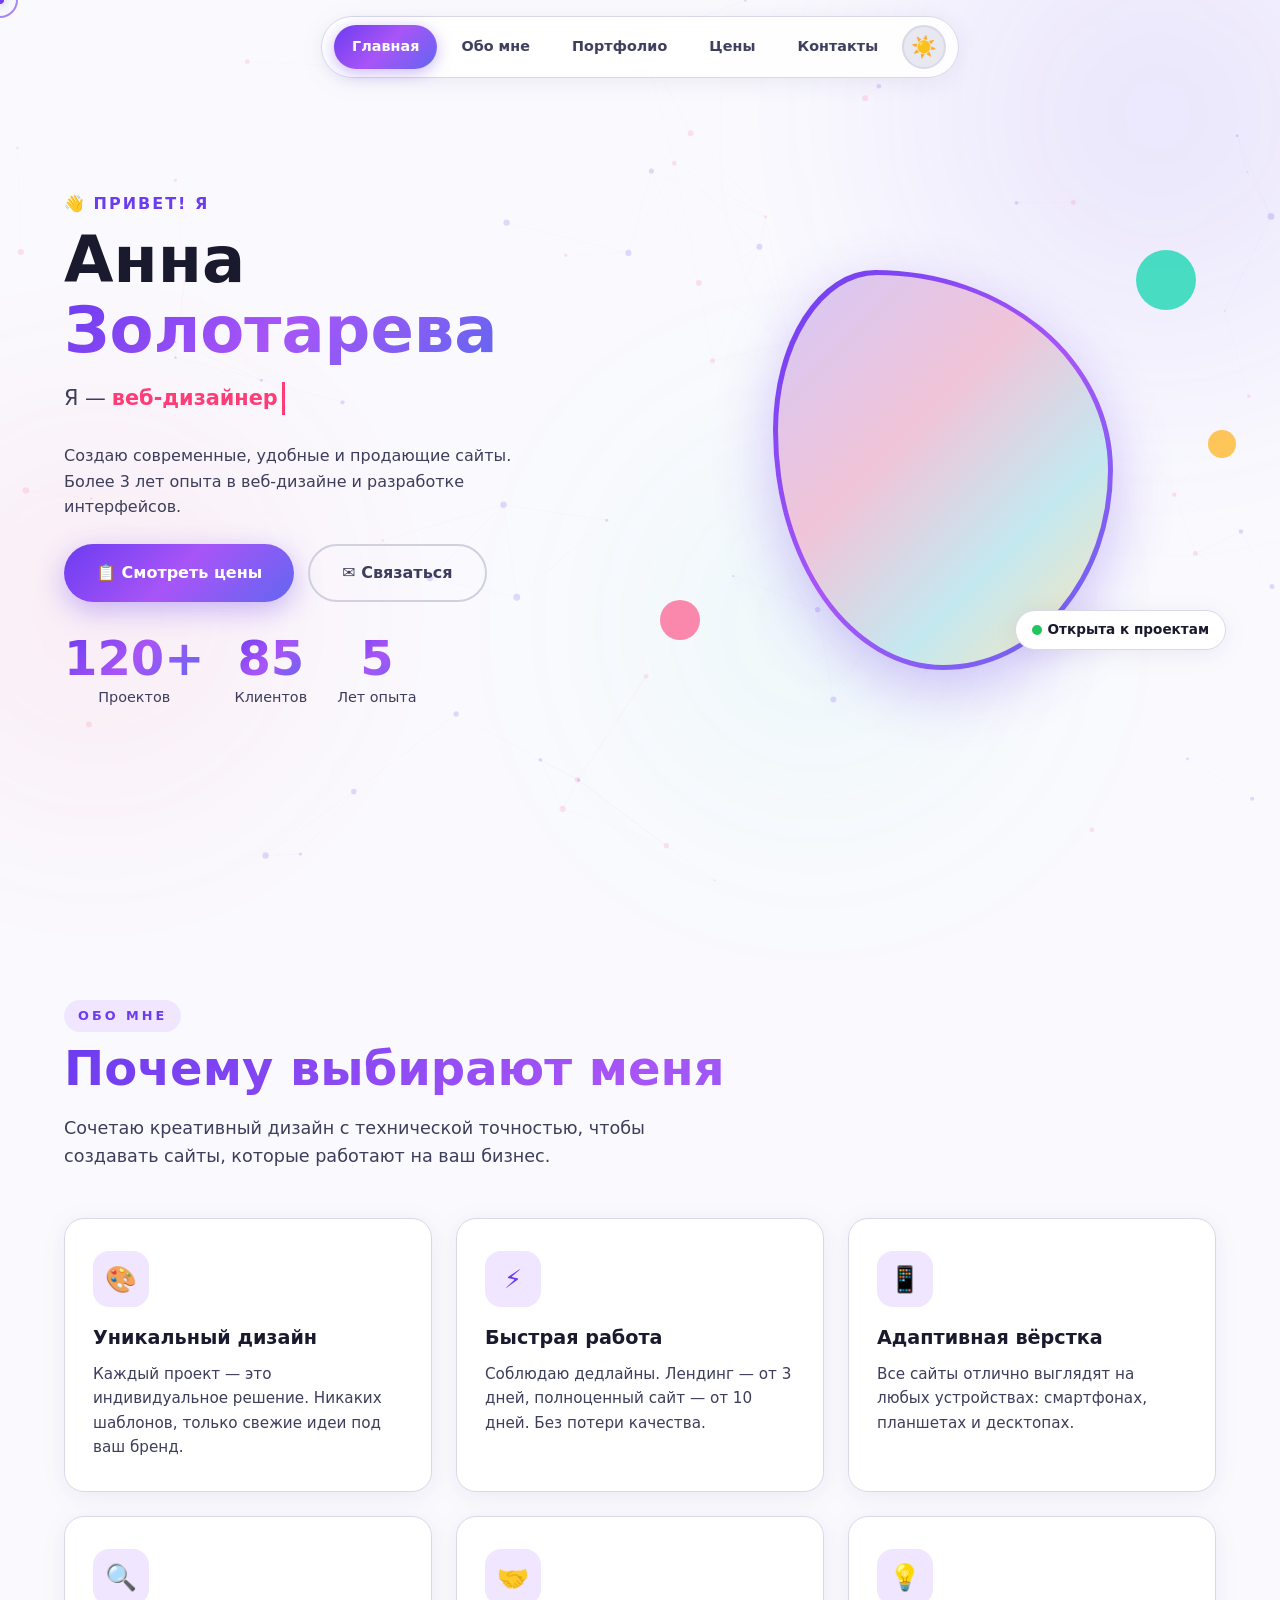
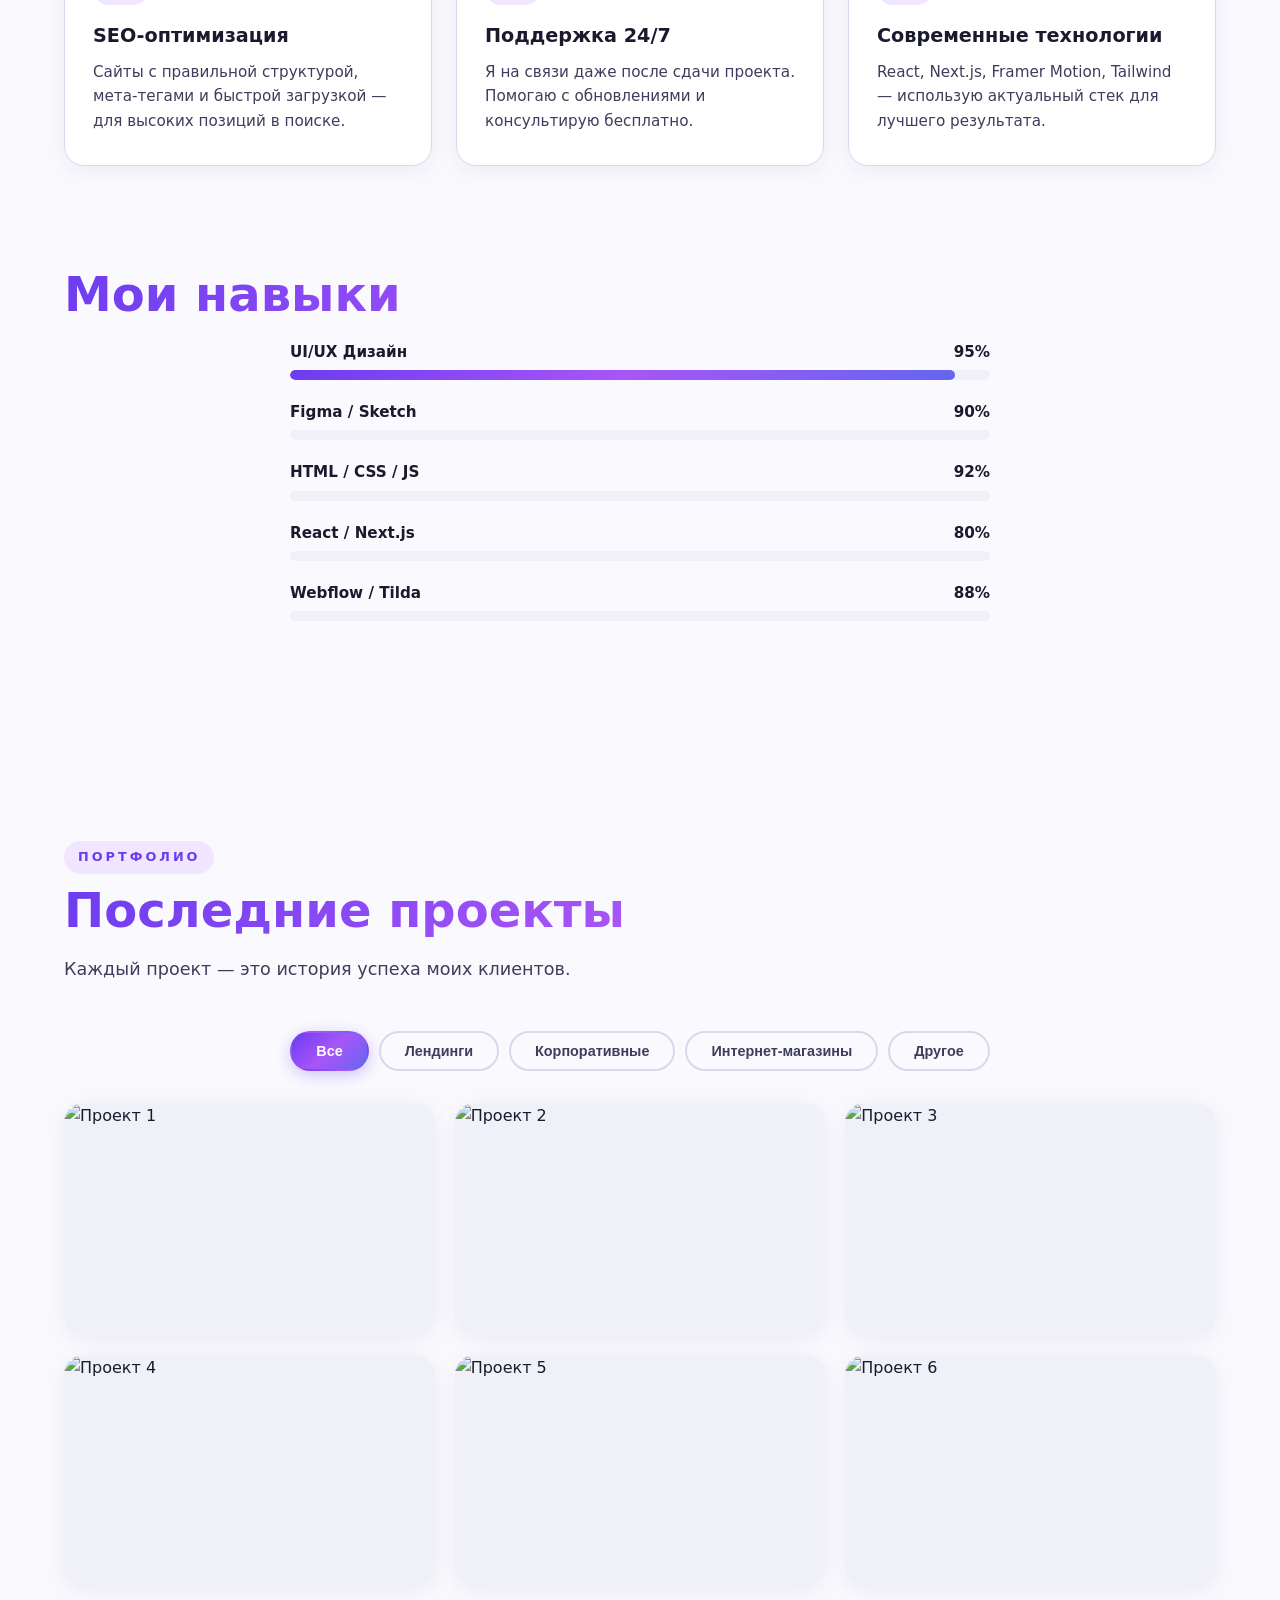
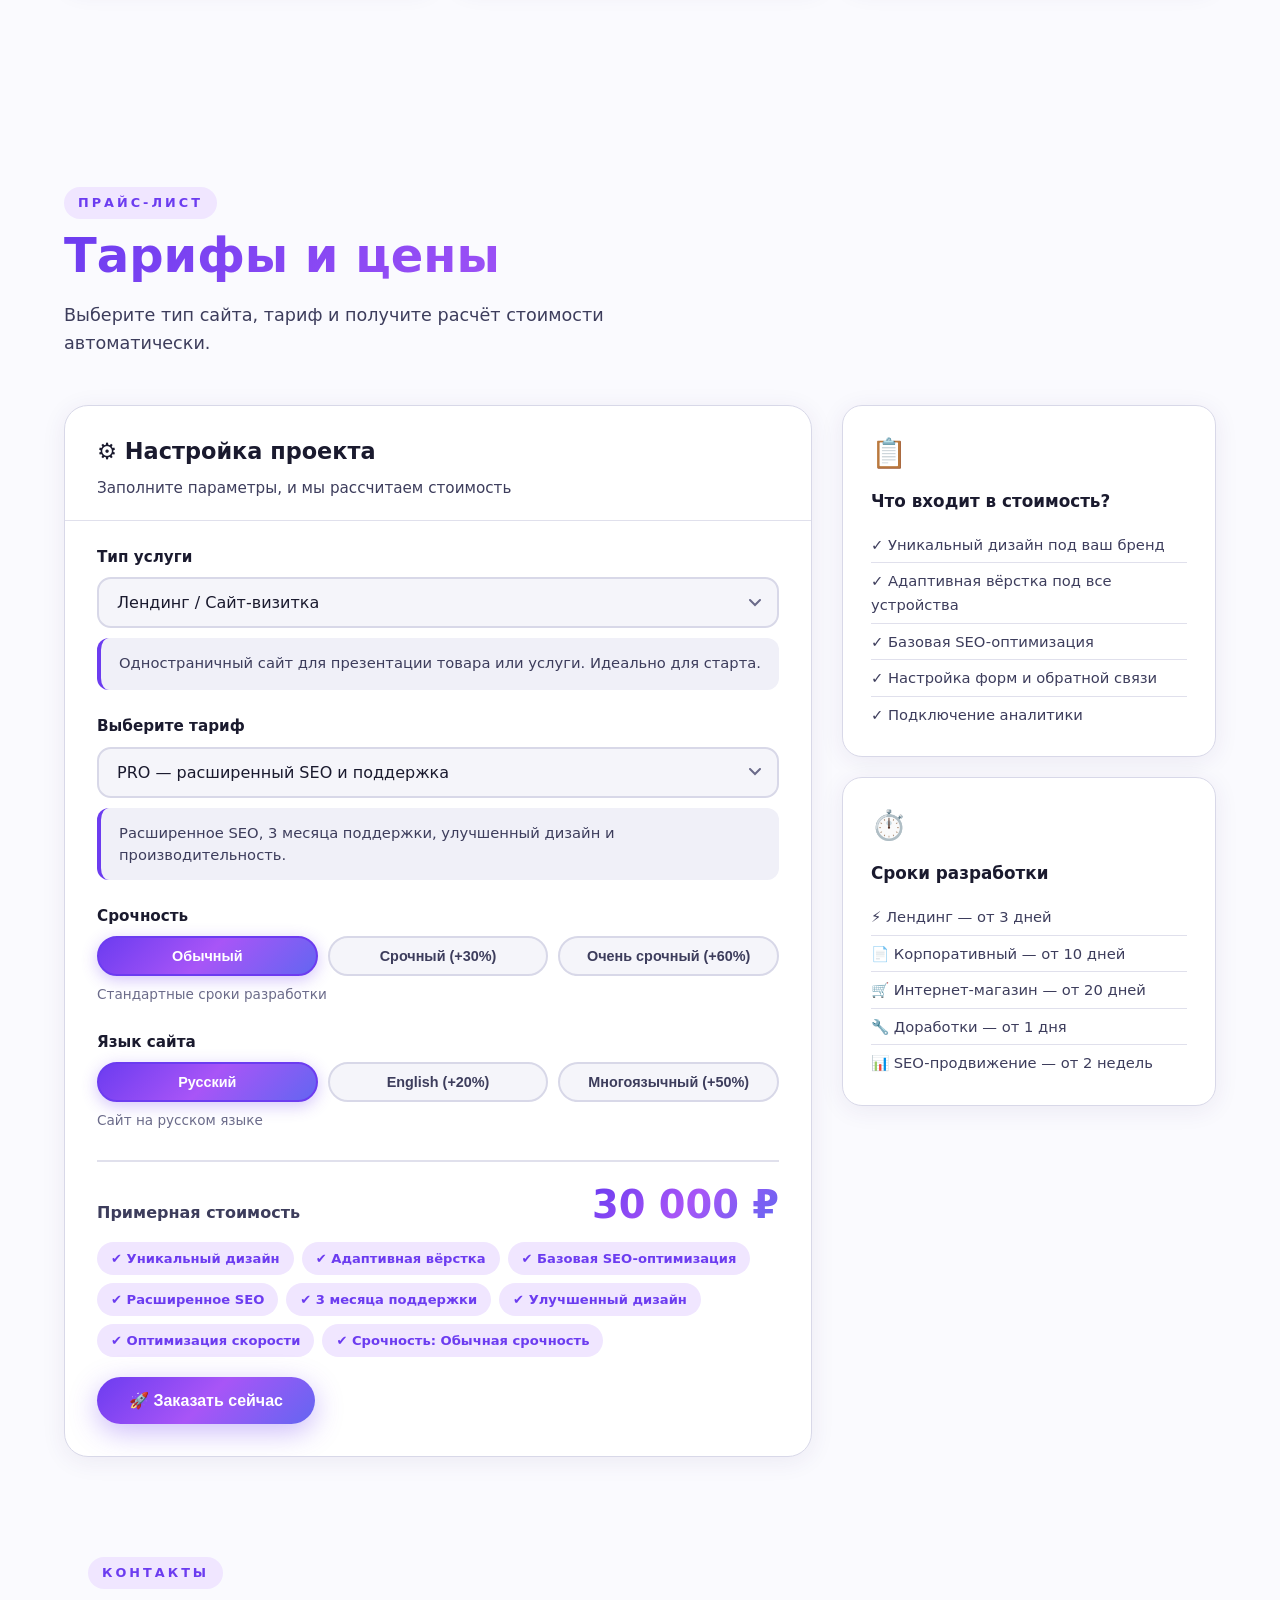
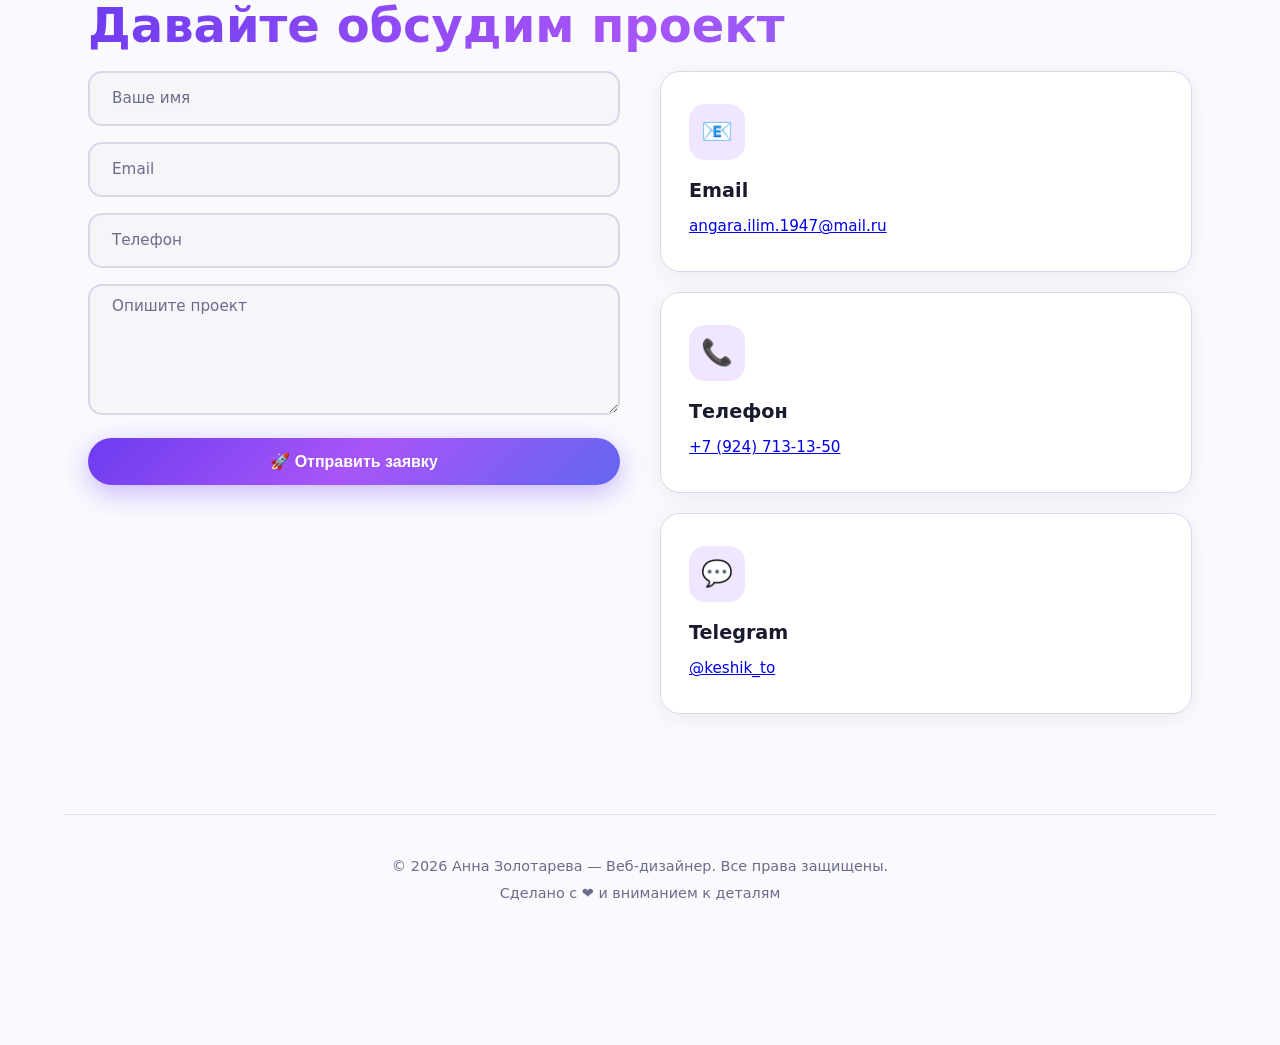
==== commit deb4b981: "Update index.html" ====
--- a/index.html
+++ b/index.html
@@ -425,55 +425,71 @@
         </div>
     </div>
 </div>
+<!-- Contact -->
+<section class="section" id="contact">
+<span class="section-label reveal">Контакты</span>
+<h2 class="section-title reveal">Давайте обсудим проект</h2>
+<div class="contact-grid">
+    <form class="contact-form reveal" id="contactForm" onsubmit="handleSubmit(event)">
+        <!-- Скрытые поля для FormSubmit -->
+        <input type="hidden" name="_captcha" value="false">
+        <input type="hidden" name="_subject" value="Новая заявка с сайта Анны Золотаревой">
+        <input type="hidden" name="_template" value="table">
+
+        <div class="input-group">
+            <input type="text" id="name" name="name" placeholder=" " required>
+            <label for="name">Ваше имя</label>
+        </div>
+        <div class="input-group">
+            <input type="email" id="email" name="email" placeholder=" " required>
+            <label for="email">Email</label>
+        </div>
+        <div class="input-group">
+            <input type="tel" id="phone" name="phone" placeholder=" " required>
+            <label for="phone">Телефон</label>
+        </div>
+        <div class="input-group">
+            <textarea id="message" name="message" rows="5" placeholder=" " required></textarea>
+            <label for="message">Опишите проект</label>
+        </div>
+        <button type="submit" class="btn btn-primary btn-ripple" style="width:100%;justify-content:center;">
+            🚀 Отправить заявку
+        </button>
+        <p id="formSuccess" style="display:none;color:#22c55e;font-weight:700;text-align:center;margin-top:12px;">
+            ✅ Заявка отправлена! Я свяжусь с вами в ближайшее время.
+        </p>
+    </form>
+    <div class="reveal" style="display:flex;flex-direction:column;gap:20px;">
+        <div class="card contact-card">
+            <div class="card-icon">📧</div>
+            <h3>Email</h3>
+            <p>
+                <a href="mailto:angara.ilim.1947@mail.ru" class="contact-link">
+                    angara.ilim.1947@mail.ru
+                </a>
+            </p>
+        </div>
+        <div class="card contact-card">
+            <div class="card-icon">📞</div>
+            <h3>Телефон</h3>
+            <p>
+                <a href="tel:+79247131350" class="contact-link">
+                    +7 (924) 713-13-50
+                </a>
+            </p>
+        </div>
+        <div class="card contact-card">
+            <div class="card-icon">💬</div>
+            <h3>Telegram</h3>
+            <p>
+                <a href="https://t.me/keshik_to" target="_blank" class="contact-link">
+                    @keshik_to
+                </a>
+            </p>
+        </div>
+    </div>
+</div>
 </section>
-    <!-- Contact -->
-    <section class="section" id="contact">
-        <span class="section-label reveal">Контакты</span>
-        <h2 class="section-title reveal">Давайте обсудим проект</h2>
-        <div class="contact-grid">
-            <form class="contact-form reveal" id="contactForm" onsubmit="handleSubmit(event)">
-                <div class="input-group">
-                    <input type="text" id="name" placeholder=" " required>
-                    <label for="name">Ваше имя</label>
-                </div>
-                <div class="input-group">
-                    <input type="email" id="email" placeholder=" " required>
-                    <label for="email">Email</label>
-                </div>
-                <div class="input-group">
-                    <input type="tel" id="phone" placeholder=" " required>
-                    <label for="phone">Телефон</label>
-                </div>
-                <div class="input-group">
-                    <textarea id="message" rows="5" placeholder=" " required></textarea>
-                    <label for="message">Опишите проект</label>
-                </div>
-                <button type="submit" class="btn btn-primary btn-ripple" style="width:100%;justify-content:center;">
-                    🚀 Отправить заявку
-                </button>
-                <p id="formSuccess" style="display:none;color:#22c55e;font-weight:700;text-align:center;margin-top:12px;">
-                    ✅ Заявка отправлена! Я свяжусь с вами в ближайшее время.
-                </p>
-            </form>
-            <div class="reveal" style="display:flex;flex-direction:column;gap:20px;">
-                <div class="card">
-                    <div class="card-icon">📧</div>
-                    <h3>Email</h3>
-                    <p style="color:var(--accent);">angara.ilim.1947@mail.ru</p>
-                </div>
-                <div class="card">
-                    <div class="card-icon">📞</div>
-                    <h3>Телефон</h3>
-                    <p style="color:var(--accent);">+7 (924) 713-13-50</p>
-                </div>
-                <div class="card">
-                    <div class="card-icon">💬</div>
-                    <h3>Telegram</h3>
-                    <p style="color:var(--accent);">@keshik_to</p>
-                </div>
-            </div>
-        </div>
-    </section>
 
     <!-- Footer -->
     <footer class="footer">
@@ -487,4 +503,4 @@
 
 <script defer src="script.js"></script>
   </body>
-</html>+</html>
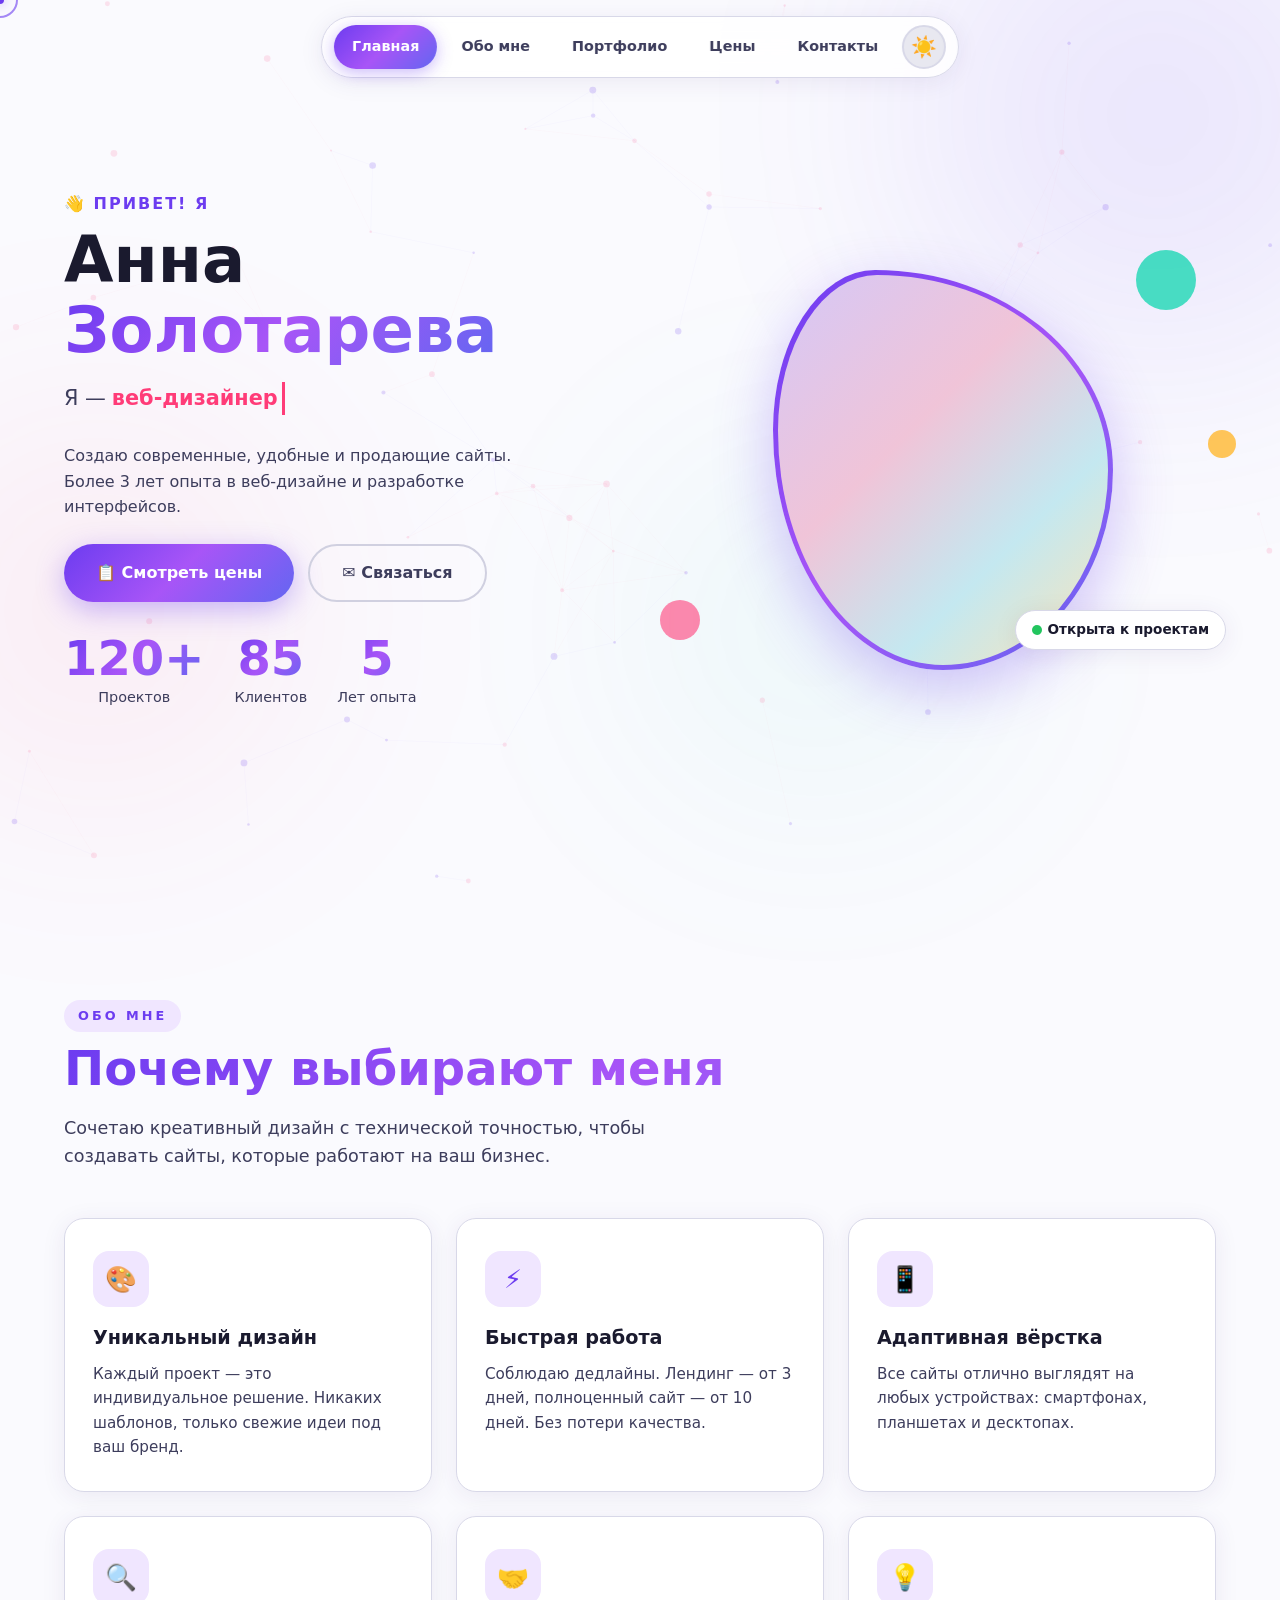
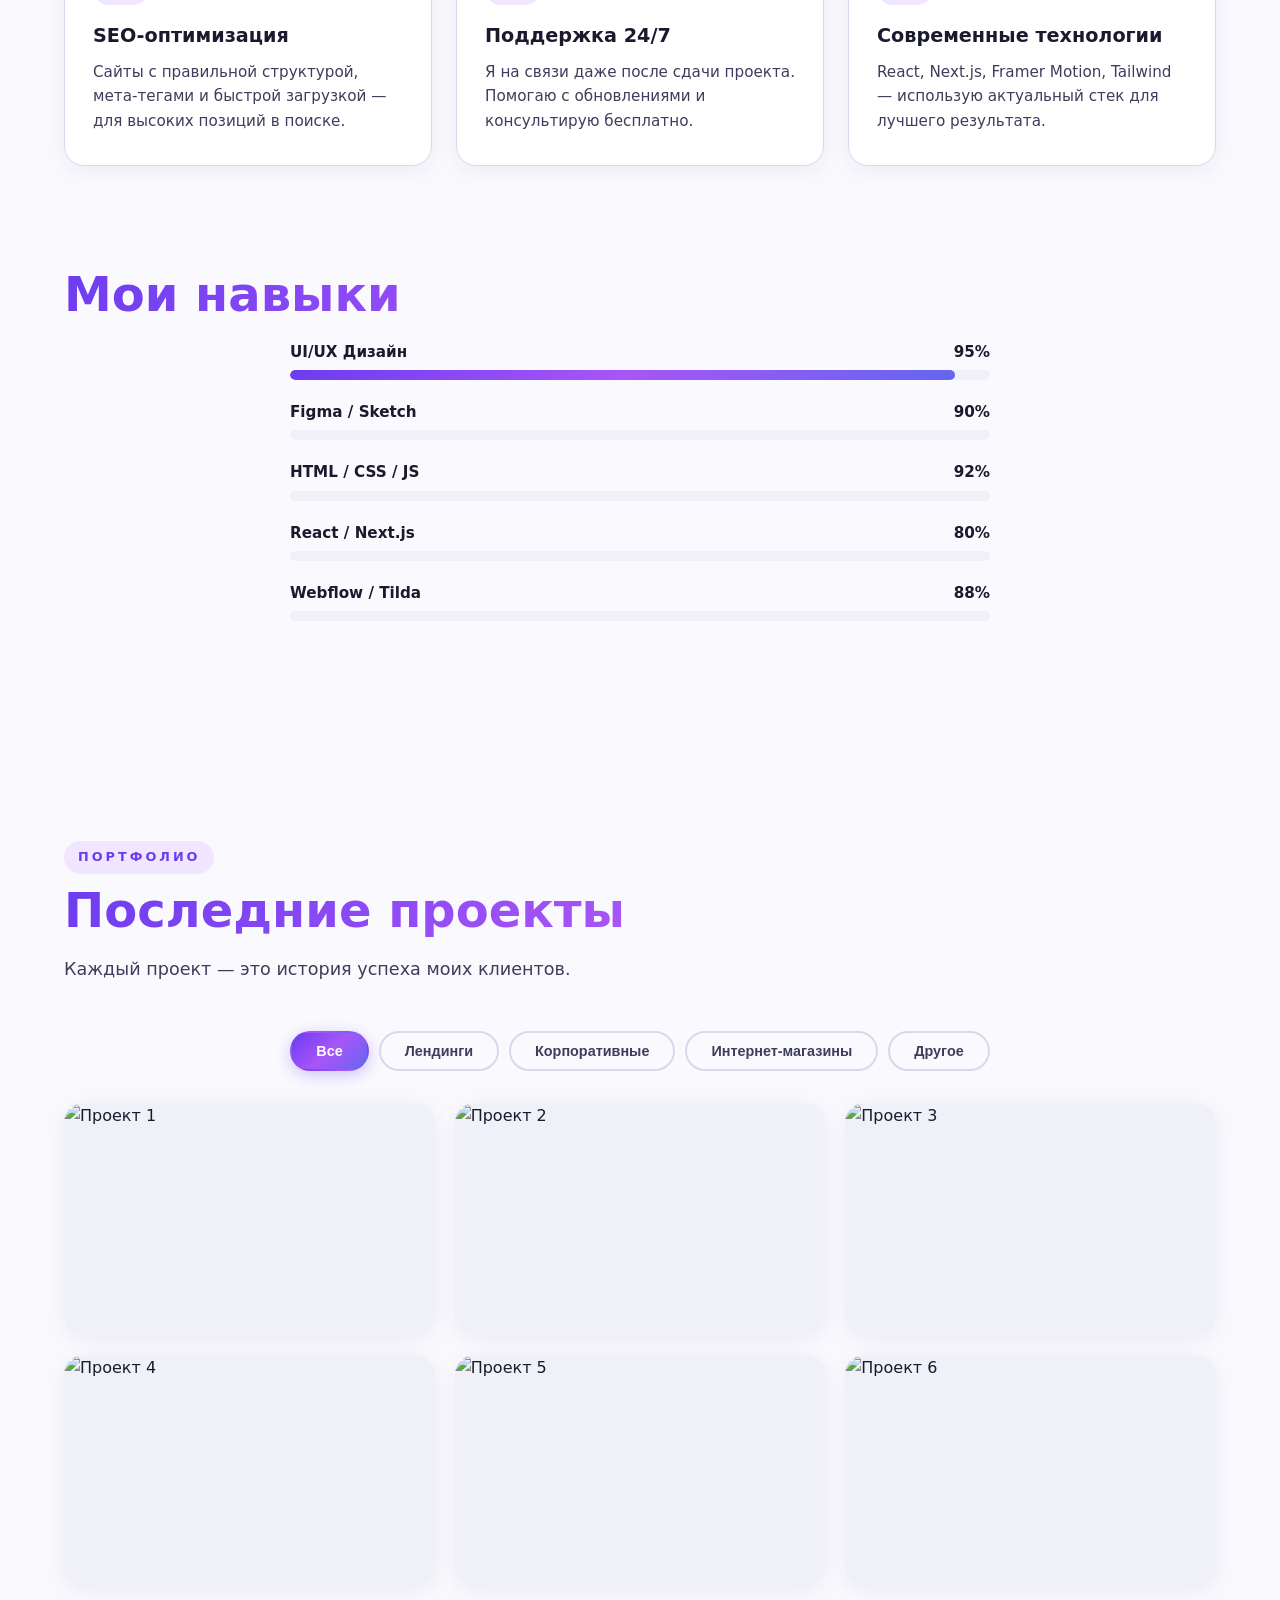
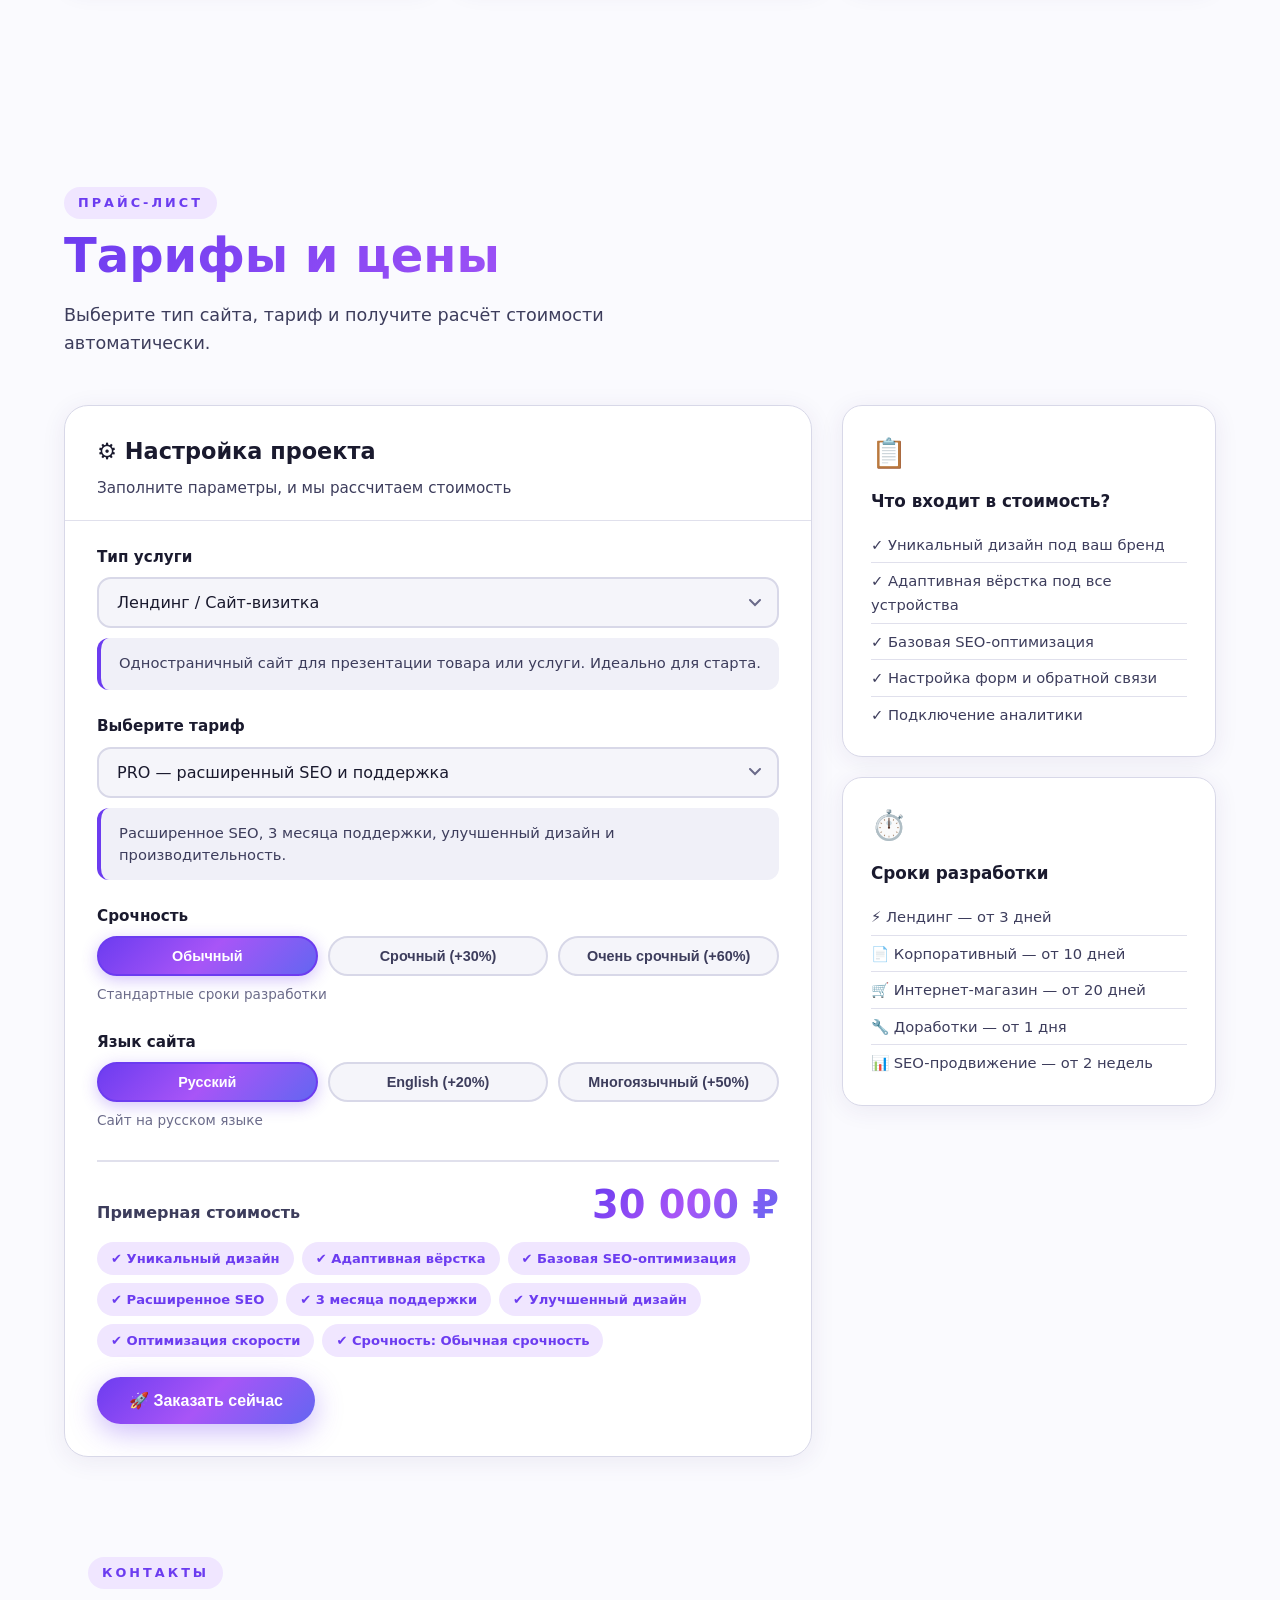
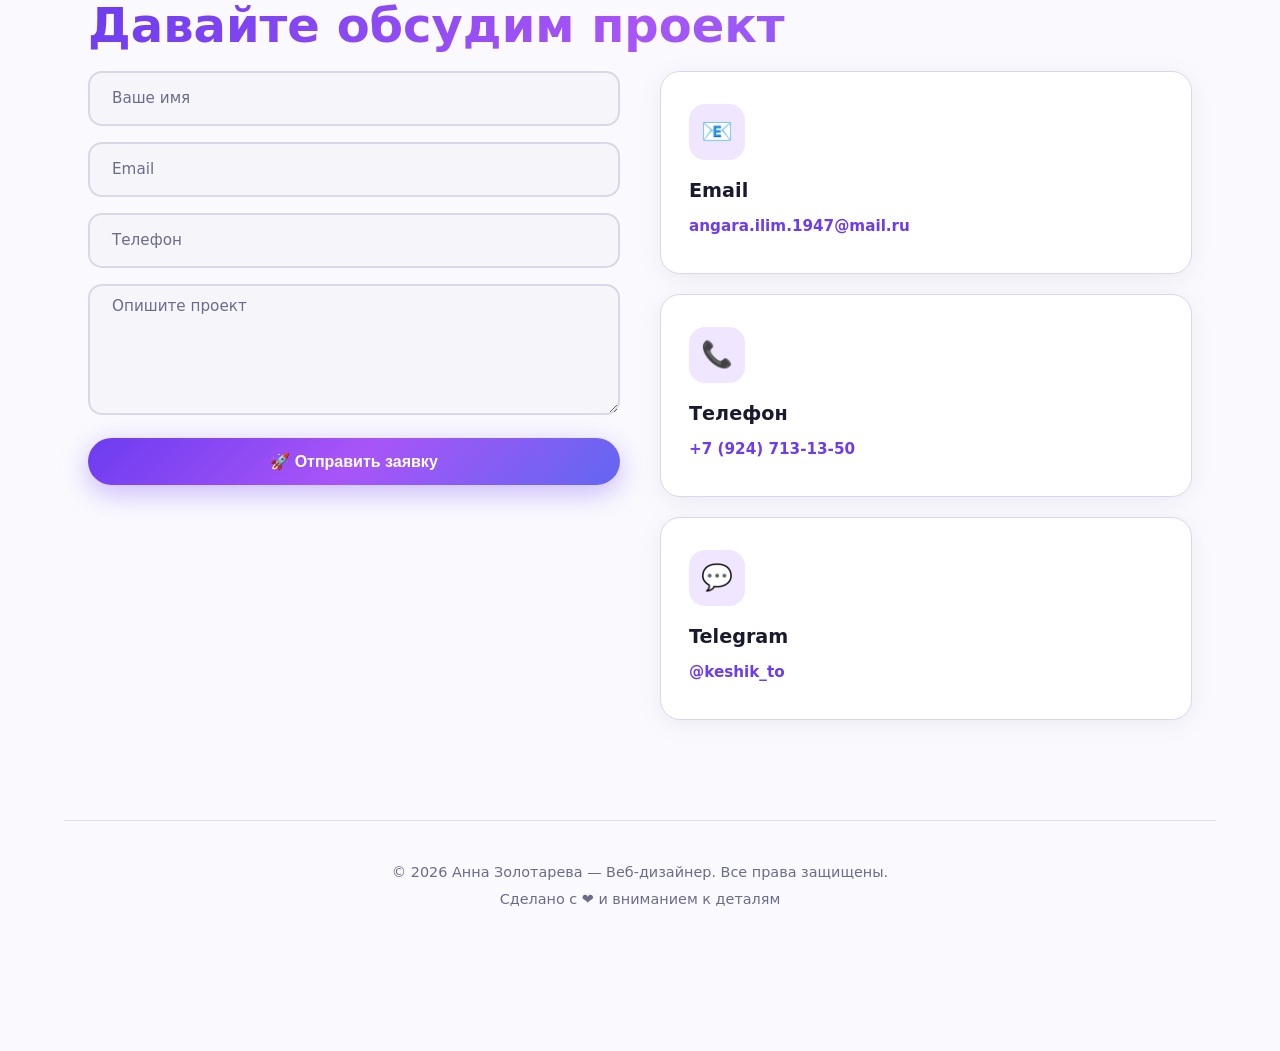
==== commit 5aeb6053: "Update index.html" ====
--- a/index.html
+++ b/index.html
@@ -5,8 +5,10 @@
     <meta name="viewport" content="width=device-width, initial-scale=1.0">
     <title>Анна Золотарева — Веб-дизайнер</title>
     <link rel="stylesheet" href="styles.css">
-
-
+    <link rel="apple-touch-icon" sizes="180x180" href="/apple-touch-icon.png">
+    <link rel="icon" type="image/png" sizes="32x32" href="/favicon-32x32.png">
+    <link rel="icon" type="image/png" sizes="16x16" href="/favicon-16x16.png">
+    <link rel="manifest" href="/site.webmanifest">
 </head>
 <body data-theme="light">
 
--- a/styles.css
+++ b/styles.css
@@ -1594,4 +1594,33 @@
   .modal-info h3 {
       font-size: 1.2rem;
   }
-}+}
+/* ===== КЛИКАБЕЛЬНЫЕ КОНТАКТЫ ===== */
+.contact-link {
+  color: var(--accent);
+  text-decoration: none;
+  font-weight: 600;
+  transition: all 0.3s ease;
+  display: inline-block;
+  border-bottom: 2px solid transparent;
+}
+
+.contact-link:hover {
+  color: var(--accent2);
+  border-bottom-color: var(--accent2);
+  transform: translateX(4px);
+}
+
+.contact-card {
+  transition: all 0.3s ease;
+}
+
+.contact-card:hover {
+  transform: translateY(-4px);
+  border-color: var(--accent);
+}
+
+/* Если нужно убрать стандартное подчёркивание для ссылок в карточках */
+.card .contact-link {
+  text-decoration: none;
+}
